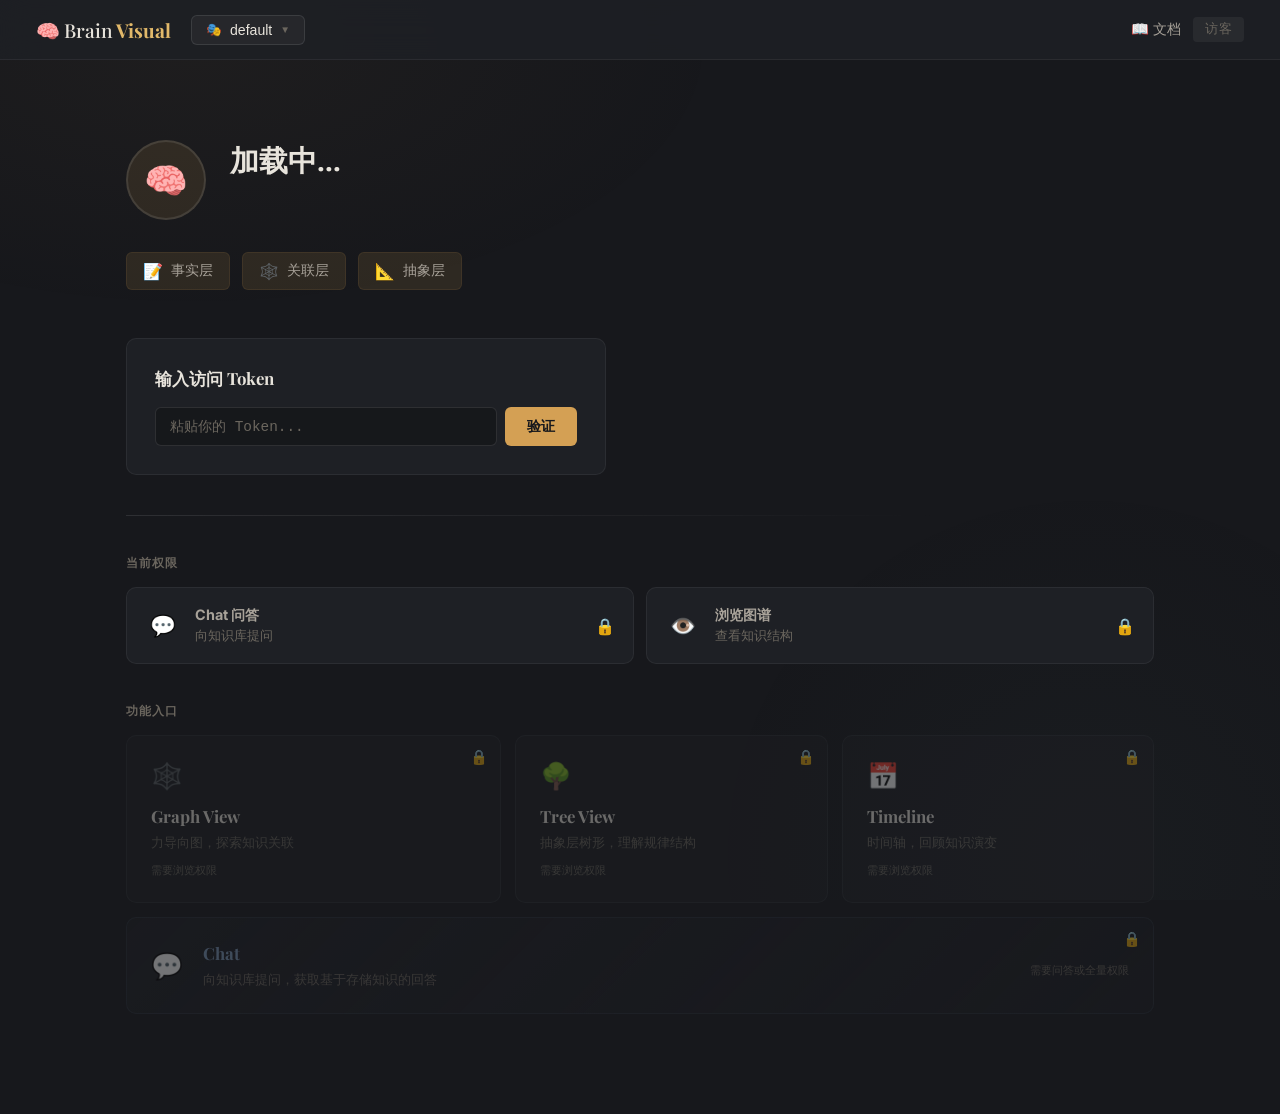
==== visual/static/index.html @ 1146196c "refactor: 首页重构 - Header角色切换 + 三合一管理弹窗 - Header: namespace 下拉切换器（切换/新建/删除角色） - Profile区: 新增 LLM 配置和 T" ====
<!DOCTYPE html>
<html lang="zh-CN">
<head>
    <link rel="icon" type="image/svg+xml" href="/favicon.svg">
    <meta charset="UTF-8">
    <meta name="viewport" content="width=device-width, initial-scale=1.0">
    <title>Cogmate Visual - 模拟世界</title>
    <link rel="preconnect" href="https://fonts.googleapis.com">
    <link rel="preconnect" href="https://fonts.gstatic.com" crossorigin>
    <link href="https://fonts.googleapis.com/css2?family=Playfair+Display:wght@500;700&family=Inter:wght@400;500;600&display=swap" rel="stylesheet">
    <style>
        * { box-sizing: border-box; margin: 0; padding: 0; }

        :root {
            --bg: #17181c;
            --bg-s: #1e2025;
            --bg-t: #26282e;
            --accent: #d4a054;
            --accent-s: #c48d3f;
            --accent-text: #e2b96a;
            --accent-muted: rgba(212, 160, 84, 0.12);
            --text-1: #e8e4dc;
            --text-2: #a8a299;
            --text-3: #6b665e;
            --border: rgba(255, 255, 255, 0.06);
            --border-m: rgba(255, 255, 255, 0.1);
            --teal: #6da89b;
            --blue: #7c99b8;
            --purple: #9d8bb8;
            --rose: #b8868a;
            --gold: #b8a66e;
        }

        body {
            font-family: 'Inter', -apple-system, BlinkMacSystemFont, 'PingFang SC', 'Noto Sans SC', sans-serif;
            background: var(--bg);
            color: var(--text-1);
            min-height: 100vh;
            overflow-x: hidden;
        }

        /* 背景氛围 */
        body::before {
            content: '';
            position: fixed;
            inset: 0;
            background:
                radial-gradient(ellipse 70% 50% at 15% 5%, rgba(212, 160, 84, 0.04) 0%, transparent 60%),
                radial-gradient(ellipse 50% 70% at 85% 95%, rgba(109, 168, 155, 0.03) 0%, transparent 60%);
            pointer-events: none;
        }

        /* Header - 极简 */
        .header {
            background: rgba(30, 32, 37, 0.85);
            backdrop-filter: blur(16px) saturate(1.2);
            border-bottom: 1px solid var(--border);
            padding: 14px 36px;
            display: flex;
            align-items: center;
            justify-content: space-between;
            position: sticky;
            top: 0;
            z-index: 100;
        }
        .logo {
            font-family: 'Playfair Display', Georgia, serif;
            font-size: 1.2em;
            font-weight: 700;
            color: var(--accent-text);
        }
        .logo span { color: var(--text-1); font-weight: 500; }

        /* Namespace Switcher */
        .ns-switcher {
            position: relative;
            margin-left: 20px;
            margin-right: auto;
        }
        .ns-switcher-btn {
            display: flex;
            align-items: center;
            gap: 8px;
            padding: 6px 14px;
            background: rgba(255,255,255,0.04);
            border: 1px solid var(--border-m);
            border-radius: 6px;
            color: var(--text-1);
            font-size: 0.88em;
            cursor: pointer;
            transition: all 0.2s;
        }
        .ns-switcher-btn:hover {
            background: rgba(255,255,255,0.07);
            border-color: var(--accent);
        }
        .ns-switcher-btn .ns-type-icon { font-size: 0.9em; }
        .ns-switcher-btn .ns-arrow {
            font-size: 0.7em;
            color: var(--text-3);
            transition: transform 0.2s;
        }
        .ns-switcher.open .ns-arrow { transform: rotate(180deg); }
        .ns-dropdown {
            display: none;
            position: absolute;
            top: calc(100% + 6px);
            left: 0;
            min-width: 220px;
            background: var(--bg-s);
            border: 1px solid var(--border-m);
            border-radius: 8px;
            box-shadow: 0 12px 40px rgba(0,0,0,0.4);
            z-index: 200;
            overflow: hidden;
        }
        .ns-switcher.open .ns-dropdown { display: block; }
        .ns-dropdown-item {
            display: flex;
            align-items: center;
            gap: 10px;
            padding: 10px 16px;
            cursor: pointer;
            transition: background 0.15s;
            font-size: 0.88em;
            color: var(--text-2);
        }
        .ns-dropdown-item:hover { background: rgba(255,255,255,0.05); color: var(--text-1); }
        .ns-dropdown-item.active { color: var(--accent-text); background: var(--accent-muted); }
        .ns-dropdown-item .ns-item-icon { width: 20px; text-align: center; }
        .ns-dropdown-item .ns-item-name { flex: 1; }
        .ns-dropdown-item .ns-item-delete {
            color: var(--text-3);
            font-size: 0.85em;
            padding: 2px 6px;
            border-radius: 3px;
            transition: all 0.15s;
        }
        .ns-dropdown-item .ns-item-delete:hover { color: var(--rose); background: rgba(184,134,138,0.12); }
        .ns-dropdown-divider { height: 1px; background: var(--border); margin: 4px 0; }
        .ns-dropdown-create {
            display: flex;
            align-items: center;
            gap: 8px;
            padding: 10px 16px;
            cursor: pointer;
            font-size: 0.85em;
            color: var(--accent-text);
            transition: background 0.15s;
        }
        .ns-dropdown-create:hover { background: var(--accent-muted); }

        .header-nav {
            display: flex;
            gap: 16px;
        }
        .header-link {
            color: var(--text-2);
            text-decoration: none;
            font-size: 0.9em;
            padding: 6px 12px;
            border-radius: 6px;
            transition: all 0.2s;
        }
        .header-link:hover {
            color: var(--text-1);
            background: rgba(255,255,255,0.05);
        }
        .auth-status {
            display: flex;
            align-items: center;
            gap: 12px;
        }
        .scope-badge {
            padding: 4px 12px;
            border-radius: 4px;
            font-size: 0.8em;
            font-weight: 500;
            letter-spacing: 0.02em;
        }
        .scope-badge.none { background: rgba(255,255,255,0.05); color: var(--text-3); }
        .scope-badge.qa_public { background: rgba(124,153,184,0.15); color: var(--blue); }
        .scope-badge.browse_public { background: rgba(157,139,184,0.15); color: var(--purple); }
        .scope-badge.full { background: rgba(109,168,155,0.15); color: var(--teal); }
        .expires-info {
            font-size: 0.78em;
            color: var(--text-3);
        }
        .logout-btn {
            background: rgba(184,134,138,0.12);
            color: var(--rose);
            border: 1px solid rgba(184,134,138,0.2);
            padding: 4px 12px;
            border-radius: 4px;
            cursor: pointer;
            font-size: 0.8em;
            transition: all 0.2s;
        }
        .logout-btn:hover { background: rgba(184,134,138,0.2); }

        /* Main */
        .main {
            max-width: 1100px;
            margin: 0 auto;
            padding: 0 36px 60px;
            position: relative;
            z-index: 1;
        }

        /* Profile Section */
        .profile-section {
            display: flex;
            align-items: flex-start;
            gap: 24px;
            margin-bottom: 32px;
        }
        .profile-avatar {
            width: 80px;
            height: 80px;
            border-radius: 50%;
            background: var(--accent-muted);
            border: 2px solid var(--border-m);
            display: flex;
            align-items: center;
            justify-content: center;
            font-size: 2.2em;
            flex-shrink: 0;
            overflow: hidden;
        }
        .profile-avatar img {
            width: 100%;
            height: 100%;
            object-fit: cover;
        }
        .profile-info { flex: 1; }
        .profile-name {
            font-family: 'Playfair Display', Georgia, serif;
            font-size: 1.8em;
            font-weight: 700;
            color: var(--text-1);
            margin-bottom: 4px;
        }
        .profile-title {
            font-size: 0.95em;
            color: var(--accent-text);
            margin-bottom: 8px;
        }
        .profile-bio {
            font-size: 0.9em;
            color: var(--text-2);
            line-height: 1.6;
        }

        /* Profile Quick Info */
        .profile-quick-info {
            display: flex;
            gap: 16px;
            margin-top: 10px;
            font-size: 0.82em;
            color: var(--text-3);
        }
        .profile-quick-info .qi-item {
            display: flex;
            align-items: center;
            gap: 5px;
            padding: 3px 10px;
            background: rgba(255,255,255,0.03);
            border-radius: 4px;
        }
        .profile-quick-info .qi-value {
            color: var(--text-2);
            font-weight: 500;
        }

        .profile-edit-btn {
            background: transparent;
            border: 1px solid var(--border-m);
            color: var(--text-3);
            padding: 6px 12px;
            border-radius: 4px;
            font-size: 0.78em;
            cursor: pointer;
            transition: all 0.2s;
            margin-top: 12px;
        }
        .profile-edit-btn:hover {
            border-color: var(--accent);
            color: var(--accent-text);
        }

        /* Modal */
        .modal-overlay {
            position: fixed;
            inset: 0;
            background: rgba(0,0,0,0.7);
            backdrop-filter: blur(4px);
            display: flex;
            align-items: center;
            justify-content: center;
            z-index: 1000;
            opacity: 0;
            visibility: hidden;
            transition: all 0.25s;
        }
        .modal-overlay.show {
            opacity: 1;
            visibility: visible;
        }
        .modal-content {
            background: var(--bg-s);
            border: 1px solid var(--border-m);
            border-radius: 14px;
            padding: 28px;
            width: 90%;
            max-width: 440px;
            transform: translateY(20px);
            transition: transform 0.25s;
        }
        .modal-overlay.show .modal-content {
            transform: translateY(0);
        }
        .modal-header {
            display: flex;
            justify-content: space-between;
            align-items: center;
            margin-bottom: 24px;
        }
        .modal-header h3 {
            font-family: 'Playfair Display', Georgia, serif;
            font-size: 1.2em;
            color: var(--text-1);
        }
        .modal-close {
            background: transparent;
            border: none;
            color: var(--text-3);
            font-size: 1.4em;
            cursor: pointer;
            padding: 4px;
        }
        .modal-close:hover { color: var(--text-1); }
        .form-group {
            margin-bottom: 18px;
        }
        .form-group label {
            display: block;
            font-size: 0.78em;
            color: var(--text-3);
            text-transform: uppercase;
            letter-spacing: 0.05em;
            margin-bottom: 6px;
        }
        .form-group input,
        .form-group textarea {
            width: 100%;
            background: var(--bg);
            border: 1px solid var(--border-m);
            border-radius: 6px;
            padding: 10px 14px;
            color: var(--text-1);
            font-size: 0.9em;
            font-family: inherit;
        }
        .form-group input:focus,
        .form-group textarea:focus {
            outline: none;
            border-color: var(--accent);
        }
        .form-group textarea {
            min-height: 80px;
            resize: vertical;
        }
        .modal-actions {
            display: flex;
            gap: 10px;
            justify-content: flex-end;
            margin-top: 24px;
        }
        .btn-cancel {
            background: transparent;
            border: 1px solid var(--border-m);
            color: var(--text-2);
            padding: 8px 18px;
            border-radius: 6px;
            cursor: pointer;
            font-size: 0.85em;
        }
        .btn-save {
            background: var(--accent);
            border: none;
            color: var(--bg);
            padding: 8px 18px;
            border-radius: 6px;
            cursor: pointer;
            font-size: 0.85em;
            font-weight: 500;
        }
        .btn-save:hover { background: var(--accent-s); }

        /* Manage Modal Tabs */
        .manage-tabs {
            display: flex;
            gap: 0;
            border-bottom: 1px solid var(--border);
            margin-bottom: 20px;
        }
        .manage-tab-btn {
            padding: 8px 18px;
            background: transparent;
            border: none;
            border-bottom: 2px solid transparent;
            color: var(--text-3);
            font-size: 0.88em;
            cursor: pointer;
            transition: all 0.2s;
        }
        .manage-tab-btn:hover { color: var(--text-2); }
        .manage-tab-btn.active {
            color: var(--accent-text);
            border-bottom-color: var(--accent);
        }
        .manage-tab-content { display: none; }
        .manage-tab-content.active { display: block; }

        /* Hero - 非对称布局 */
        .welcome-section {
            padding: 80px 0 48px;
            max-width: 640px;
        }
        .welcome-title {
            font-family: 'Playfair Display', Georgia, serif;
            font-size: 2.8em;
            font-weight: 700;
            color: var(--text-1);
            line-height: 1.15;
            margin-bottom: 20px;
            letter-spacing: -0.02em;
        }
        .welcome-title em {
            font-style: normal;
            color: var(--accent-text);
        }
        .welcome-desc {
            font-size: 1.05em;
            color: var(--text-2);
            line-height: 1.7;
            margin-bottom: 36px;
        }

        /* 三层架构标签 */
        .features-list {
            display: flex;
            gap: 12px;
            flex-wrap: wrap;
        }
        .feature-item {
            display: flex;
            align-items: center;
            gap: 8px;
            padding: 8px 16px;
            background: var(--accent-muted);
            border: 1px solid rgba(212,160,84,0.1);
            border-radius: 6px;
            transition: all 0.25s;
        }
        .feature-item:hover {
            border-color: rgba(212,160,84,0.25);
            transform: translateY(-1px);
        }
        .feature-item .icon { font-size: 1em; }
        .feature-item .text {
            color: var(--text-2);
            font-size: 0.85em;
            font-weight: 500;
        }

        /* 分隔线 */
        .divider {
            height: 1px;
            background: linear-gradient(90deg, var(--border-m), transparent 80%);
            margin: 40px 0;
        }

        /* Token Input */
        .token-section {
            background: var(--bg-s);
            border: 1px solid var(--border);
            border-radius: 10px;
            padding: 28px;
            max-width: 480px;
            margin-bottom: 40px;
        }
        .token-section h3 {
            font-family: 'Playfair Display', Georgia, serif;
            color: var(--text-1);
            font-size: 1.05em;
            margin-bottom: 16px;
            font-weight: 700;
        }
        .token-input-group {
            display: flex;
            gap: 8px;
        }
        .token-input {
            flex: 1;
            background: rgba(0,0,0,0.25);
            border: 1px solid var(--border-m);
            border-radius: 6px;
            padding: 10px 14px;
            color: var(--text-1);
            font-size: 0.9em;
            font-family: 'JetBrains Mono', monospace;
            transition: border-color 0.2s;
        }
        .token-input:focus {
            outline: none;
            border-color: var(--accent);
        }
        .token-input::placeholder { color: var(--text-3); }
        .token-btn {
            background: var(--accent);
            color: var(--bg);
            border: none;
            border-radius: 6px;
            padding: 10px 22px;
            font-size: 0.9em;
            font-weight: 600;
            cursor: pointer;
            transition: all 0.2s;
        }
        .token-btn:hover {
            background: var(--accent-s);
            transform: translateY(-1px);
            box-shadow: 0 4px 16px rgba(212,160,84,0.2);
        }
        .token-btn:disabled {
            background: var(--bg-t);
            color: var(--text-3);
            cursor: not-allowed;
            transform: none;
            box-shadow: none;
        }
        .token-error {
            color: var(--rose);
            font-size: 0.85em;
            margin-top: 12px;
            display: none;
        }
        .token-error.show { display: block; }

        /* 权限面板 */
        .section-label {
            font-size: 0.72em;
            font-weight: 600;
            color: var(--text-3);
            text-transform: uppercase;
            letter-spacing: 0.08em;
            margin-bottom: 16px;
        }
        .permission-grid {
            display: grid;
            grid-template-columns: repeat(2, 1fr);
            gap: 12px;
            margin-bottom: 40px;
        }
        .permission-item {
            background: var(--bg-s);
            border: 1px solid var(--border);
            border-radius: 10px;
            padding: 18px;
            display: flex;
            align-items: center;
            gap: 14px;
            transition: all 0.25s;
        }
        .permission-item.unlocked {
            border-color: rgba(109,168,155,0.25);
            background: rgba(109,168,155,0.04);
        }
        .permission-icon { font-size: 1.3em; width: 36px; text-align: center; flex-shrink: 0; }
        .permission-info h4 { color: var(--text-2); font-size: 0.9em; margin-bottom: 3px; }
        .permission-info p { color: var(--text-3); font-size: 0.8em; }
        .permission-item.unlocked .permission-info h4 { color: var(--teal); }
        .permission-status { margin-left: auto; font-size: 1em; }

        /* 功能入口 - 不对称网格 */
        .view-cards {
            display: grid;
            grid-template-columns: 1.2fr 1fr 1fr;
            gap: 14px;
            margin-bottom: 40px;
        }
        .view-card {
            background: var(--bg-s);
            border: 1px solid var(--border);
            border-radius: 10px;
            padding: 24px;
            text-decoration: none;
            color: inherit;
            transition: all 0.3s cubic-bezier(0.16, 1, 0.3, 1);
            display: flex;
            flex-direction: column;
            position: relative;
            overflow: hidden;
        }
        .view-card::before {
            content: '';
            position: absolute;
            inset: 0;
            background: linear-gradient(135deg, rgba(212,160,84,0.04) 0%, transparent 50%);
            opacity: 0;
            transition: opacity 0.3s;
        }
        .view-card:not(.locked):hover::before { opacity: 1; }
        .view-card.locked {
            opacity: 0.4;
            pointer-events: none;
        }
        .view-card:not(.locked):hover {
            border-color: var(--border-m);
            transform: translateY(-3px);
            box-shadow: 0 8px 30px rgba(0,0,0,0.2);
        }
        .view-card .icon {
            font-size: 1.6em;
            margin-bottom: 14px;
        }
        .view-card h3 {
            font-family: 'Playfair Display', Georgia, serif;
            color: var(--text-1);
            font-size: 1.05em;
            font-weight: 700;
            margin-bottom: 6px;
        }
        .view-card p {
            color: var(--text-3);
            font-size: 0.82em;
            line-height: 1.5;
            flex: 1;
        }
        .view-card .lock-badge {
            position: absolute;
            top: 12px;
            right: 12px;
            font-size: 0.9em;
        }
        .view-card .scope-required {
            font-size: 0.7em;
            color: var(--text-3);
            margin-top: 10px;
        }

        /* Chat Card - 跨列 */
        .chat-card {
            grid-column: span 3;
            flex-direction: row;
            align-items: center;
            gap: 20px;
            background: linear-gradient(135deg, var(--bg-s) 0%, rgba(124,153,184,0.04) 100%);
            border-color: rgba(124,153,184,0.12);
        }
        .chat-card:not(.locked):hover {
            border-color: rgba(124,153,184,0.3);
        }
        .chat-card .icon { margin-bottom: 0; }
        .chat-card .card-text { flex: 1; }
        .chat-card h3 { color: var(--blue); }
        .qa-stats {
            display: flex;
            gap: 16px;
            font-size: 0.8em;
            color: var(--text-3);
        }
        .qa-stats span { color: var(--blue); font-weight: 500; }

        /* Dashboard */
        .dashboard-content { display: none; }
        .dashboard-content.show { display: block; }

        .stats-grid {
            display: grid;
            grid-template-columns: repeat(4, 1fr);
            gap: 14px;
            margin-bottom: 40px;
        }
        .stat-card {
            background: var(--bg-s);
            border: 1px solid var(--border);
            border-radius: 10px;
            padding: 20px;
            position: relative;
            overflow: hidden;
        }
        .stat-card::after {
            content: '';
            position: absolute;
            bottom: 0;
            left: 0;
            right: 0;
            height: 2px;
            background: linear-gradient(90deg, var(--accent), transparent);
            opacity: 0.3;
        }
        .stat-card h4 {
            color: var(--text-3);
            font-size: 0.72em;
            text-transform: uppercase;
            letter-spacing: 0.06em;
            margin-bottom: 8px;
        }
        .stat-card .value {
            font-family: 'Playfair Display', Georgia, serif;
            font-size: 2em;
            font-weight: 700;
            color: var(--accent-text);
        }

        /* Loading */
        .loading { text-align: center; padding: 20px; color: var(--text-3); }
        .spinner {
            width: 28px; height: 28px;
            border: 2px solid var(--border-m);
            border-top-color: var(--accent);
            border-radius: 50%;
            animation: spin 0.8s linear infinite;
            margin: 0 auto 10px;
        }
        @keyframes spin { to { transform: rotate(360deg); } }

        /* Token 管理 */
        .token-management { display: none; margin-top: 20px; }
        .token-management.show { display: block; }

        .token-create-form {
            background: var(--bg-s);
            border: 1px solid var(--border);
            border-radius: 10px;
            padding: 20px;
            margin-bottom: 16px;
        }
        .form-row {
            display: flex;
            gap: 12px;
            margin-bottom: 14px;
            flex-wrap: wrap;
        }
        .form-group {
            flex: 1;
            min-width: 140px;
        }
        .form-group label {
            display: block;
            color: var(--text-3);
            font-size: 0.72em;
            font-weight: 600;
            text-transform: uppercase;
            letter-spacing: 0.06em;
            margin-bottom: 6px;
        }
        .form-group select, .form-group input {
            width: 100%;
            padding: 8px 12px;
            border: 1px solid var(--border-m);
            border-radius: 6px;
            background: rgba(0,0,0,0.25);
            color: var(--text-1);
            font-size: 0.85em;
        }
        .form-group select:focus, .form-group input:focus {
            outline: none;
            border-color: var(--accent);
        }
        .create-btn {
            background: var(--accent);
            color: var(--bg);
            border: none;
            padding: 8px 22px;
            border-radius: 6px;
            font-weight: 600;
            font-size: 0.85em;
            cursor: pointer;
            transition: all 0.2s;
        }
        .create-btn:hover {
            background: var(--accent-s);
            transform: translateY(-1px);
        }

        .token-list {
            display: flex;
            flex-direction: column;
            gap: 10px;
        }
        .token-item {
            background: var(--bg-s);
            border: 1px solid var(--border);
            border-radius: 10px;
            padding: 14px 18px;
            display: flex;
            align-items: center;
            gap: 14px;
        }
        .token-item.full { border-left: 2px solid var(--teal); }
        .token-item.qa_public { border-left: 2px solid var(--blue); }
        .token-item.browse_public { border-left: 2px solid var(--purple); }

        .token-info { flex: 1; }
        .token-info .token-id {
            font-family: 'JetBrains Mono', monospace;
            color: var(--accent-text);
            font-size: 0.85em;
        }
        .token-info .token-meta { font-size: 0.78em; color: var(--text-3); margin-top: 3px; }
        .token-info .token-note { font-size: 0.82em; color: var(--text-2); margin-top: 3px; }
        .token-actions { display: flex; gap: 6px; }
        .token-actions button {
            padding: 5px 10px;
            border-radius: 4px;
            border: 1px solid var(--border);
            background: transparent;
            color: var(--text-2);
            cursor: pointer;
            font-size: 0.78em;
            transition: all 0.2s;
        }
        .token-actions button:hover {
            background: var(--bg-t);
            color: var(--text-1);
        }
        .token-actions .revoke-btn:hover {
            background: rgba(184,134,138,0.12);
            border-color: rgba(184,134,138,0.3);
            color: var(--rose);
        }

        /* Token URL Modal */
        .token-url-display {
            display: none;
            position: fixed;
            inset: 0;
            background: rgba(0,0,0,0.75);
            backdrop-filter: blur(4px);
            z-index: 1000;
            align-items: center;
            justify-content: center;
        }
        .token-url-display.show { display: flex; }
        .token-url-box {
            background: var(--bg-s);
            border: 1px solid var(--border-m);
            border-radius: 10px;
            padding: 24px;
            max-width: 560px;
            width: 90%;
            box-shadow: 0 20px 60px rgba(0,0,0,0.4);
        }
        .token-url-box h4 {
            font-family: 'Playfair Display', Georgia, serif;
            color: var(--text-1);
            margin-bottom: 14px;
            font-weight: 700;
        }
        .token-url-box input {
            width: 100%;
            padding: 10px 14px;
            border: 1px solid var(--border-m);
            border-radius: 6px;
            background: rgba(0,0,0,0.3);
            color: var(--accent-text);
            font-family: 'JetBrains Mono', monospace;
            font-size: 0.85em;
            margin-bottom: 12px;
        }
        .token-url-box input:focus { outline: none; border-color: var(--accent); }
        .token-url-box p { color: var(--text-3); font-size: 0.82em; margin-bottom: 14px; }
        .token-url-box button {
            background: var(--bg-t);
            color: var(--text-1);
            border: 1px solid var(--border);
            padding: 8px 18px;
            border-radius: 6px;
            cursor: pointer;
            font-size: 0.85em;
        }
        .token-url-box button:hover { background: rgba(255,255,255,0.06); }

        /* Manage modal token list */
        .manage-token-list {
            display: flex;
            flex-direction: column;
            gap: 8px;
            max-height: 300px;
            overflow-y: auto;
        }
        .manage-token-item {
            display: flex;
            align-items: center;
            gap: 10px;
            padding: 10px 14px;
            background: var(--bg);
            border: 1px solid var(--border);
            border-radius: 6px;
            font-size: 0.85em;
        }
        .manage-token-item .mt-scope {
            padding: 2px 8px;
            border-radius: 4px;
            font-size: 0.75em;
            font-weight: 600;
            text-transform: uppercase;
        }
        .manage-token-item .mt-scope.full { background: rgba(109,168,155,0.15); color: var(--teal); }
        .manage-token-item .mt-scope.qa_public { background: rgba(124,153,184,0.15); color: var(--blue); }
        .manage-token-item .mt-scope.browse_public { background: rgba(157,139,184,0.15); color: var(--purple); }
        .manage-token-item .mt-info { flex: 1; color: var(--text-2); }
        .manage-token-item .mt-status { font-size: 0.8em; color: var(--text-3); }

        /* Profile btn (used in LLM presets) */
        .profile-btn {
            padding: 6px 12px;
            border: 1px solid var(--border-m);
            border-radius: 5px;
            background: transparent;
            color: var(--text-2);
            font-size: 0.8em;
            cursor: pointer;
            transition: all 0.2s;
        }
        .profile-btn:hover {
            border-color: var(--accent);
            color: var(--accent);
        }

        /* 入场动画 */
        @keyframes fade-up {
            from { opacity: 0; transform: translateY(16px); }
            to { opacity: 1; transform: translateY(0); }
        }
        .animate-in {
            animation: fade-up 0.6s cubic-bezier(0.16, 1, 0.3, 1) both;
        }
        .delay-1 { animation-delay: 0.08s; }
        .delay-2 { animation-delay: 0.16s; }
        .delay-3 { animation-delay: 0.24s; }
        .delay-4 { animation-delay: 0.32s; }

        /* 响应式 */
        @media (max-width: 768px) {
            .main { padding: 0 20px 40px; }
            .welcome-title { font-size: 2em; }
            .view-cards { grid-template-columns: 1fr; }
            .chat-card { grid-column: span 1; flex-direction: column; }
            .chat-card .card-text { width: 100%; }
            .permission-grid { grid-template-columns: 1fr; }
            .stats-grid { grid-template-columns: repeat(2, 1fr); }
            .features-list { flex-direction: column; }
            .form-row { flex-direction: column; }
            .ns-switcher-btn .ns-name { max-width: 100px; overflow: hidden; text-overflow: ellipsis; }
        }
    </style>
</head>
<body>
    <div class="header">
        <div class="logo">🧠 <span>Brain</span> Visual</div>

        <!-- Namespace Switcher -->
        <div class="ns-switcher" id="nsSwitcher">
            <button class="ns-switcher-btn" onclick="toggleNsDropdown()">
                <span class="ns-type-icon" id="nsTypeIcon">🎭</span>
                <span class="ns-name" id="nsCurrentName">加载中...</span>
                <span class="ns-arrow">▼</span>
            </button>
            <div class="ns-dropdown" id="nsDropdown">
                <div id="nsDropdownList">
                    <div class="loading" style="padding:12px;font-size:0.85em;">加载中...</div>
                </div>
                <div class="ns-dropdown-divider"></div>
                <div class="ns-dropdown-create" onclick="promptCreateProfile()">
                    <span>＋</span> <span>新建角色</span>
                </div>
            </div>
        </div>

        <div class="header-nav">
            <a href="/guide" class="header-link">📖 文档</a>
        </div>
        <div class="auth-status" id="authStatus">
            <span class="scope-badge none" id="scopeBadge">访客</span>
        </div>
    </div>

    <div class="main">
        <!-- Hero -->
        <div class="welcome-section animate-in" id="welcomeSection">
            <!-- Profile -->
            <div class="profile-section" id="profileSection">
                <div class="profile-avatar" id="profileAvatar">🧠</div>
                <div class="profile-info">
                    <div class="profile-name" id="profileName">加载中...</div>
                    <div class="profile-title" id="profileTitle"></div>
                    <div class="profile-bio" id="profileBio"></div>
                    <div class="profile-quick-info" id="profileQuickInfo" style="display:none">
                        <div class="qi-item">🤖 <span class="qi-value" id="qiLlmModel">-</span></div>
                        <div class="qi-item">🎫 <span class="qi-value" id="qiTokenCount">-</span> tokens</div>
                    </div>
                    <button class="profile-edit-btn" id="profileManageBtn" style="display:none" onclick="openManageModal()">⚙ 管理</button>
                </div>
            </div>

            <div class="features-list" id="featuresList">
                <div class="feature-item">
                    <div class="icon">📝</div>
                    <div class="text">事实层</div>
                </div>
                <div class="feature-item">
                    <div class="icon">🕸️</div>
                    <div class="text">关联层</div>
                </div>
                <div class="feature-item">
                    <div class="icon">📐</div>
                    <div class="text">抽象层</div>
                </div>
            </div>
        </div>

        <!-- Management Modal (Profile + LLM + Tokens) -->
        <div class="modal-overlay" id="manageModal">
            <div class="modal-content" style="max-width:520px;">
                <div class="modal-header">
                    <h3>⚙ 管理</h3>
                    <button class="modal-close" onclick="closeManageModal()">×</button>
                </div>
                <div class="manage-tabs">
                    <button class="manage-tab-btn active" onclick="switchManageTab(this,'manageProfileTab')">个人资料</button>
                    <button class="manage-tab-btn" onclick="switchManageTab(this,'manageLlmTab')">🤖 LLM</button>
                    <button class="manage-tab-btn" onclick="switchManageTab(this,'manageTokensTab')">🎫 Tokens</button>
                </div>
                <!-- Profile Tab -->
                <div class="manage-tab-content active" id="manageProfileTab">
                    <div class="form-group">
                        <label>名称</label>
                        <input type="text" id="manageName" placeholder="你的名字">
                    </div>
                    <div class="form-group">
                        <label>头衔</label>
                        <input type="text" id="manageTitle" placeholder="一句话介绍">
                    </div>
                    <div class="form-group">
                        <label>简介</label>
                        <textarea id="manageBio" placeholder="详细介绍..."></textarea>
                    </div>
                    <div class="form-group">
                        <label>头像 URL（留空使用默认）</label>
                        <input type="text" id="manageAvatar" placeholder="https://...">
                    </div>
                    <div class="modal-actions">
                        <button class="btn-cancel" onclick="closeManageModal()">取消</button>
                        <button class="btn-save" onclick="saveProfile()">保存</button>
                    </div>
                </div>
                <!-- LLM Tab -->
                <div class="manage-tab-content" id="manageLlmTab">
                    <p style="color: var(--text-2); font-size: 0.85em; margin-bottom: 16px;">
                        为角色 <strong id="manageLlmNs"></strong> 配置独立的 LLM
                    </p>
                    <div class="form-group">
                        <label>选择模型</label>
                        <div style="display:flex;flex-wrap:wrap;gap:8px;margin-bottom:12px;" id="manageLlmPresets">
                            <button type="button" class="profile-btn" style="font-size:0.85em;" data-base="https://ark.cn-beijing.volces.com/api/v3" data-model="doubao-seed-2-0-lite-260215" onclick="selectManageLLM(this)">🌋 豆包 Seed Lite</button>
                            <button type="button" class="profile-btn" style="font-size:0.85em;" data-base="https://ark.cn-beijing.volces.com/api/v3" data-model="doubao-1-5-pro-32k-250115" onclick="selectManageLLM(this)">🌋 豆包 1.5 Pro</button>
                            <button type="button" class="profile-btn" style="font-size:0.85em;" data-base="custom" onclick="selectManageLLM(this)">⚙️ 自定义</button>
                        </div>
                    </div>
                    <div id="manageLlmCustomGroup" style="display:none;">
                        <div class="form-group">
                            <label>Base URL</label>
                            <input type="url" id="manageLlmBaseUrl" placeholder="https://api.openai.com/v1">
                        </div>
                        <div class="form-group">
                            <label>模型</label>
                            <input type="text" id="manageLlmModel" placeholder="gpt-4o">
                        </div>
                    </div>
                    <div id="manageLlmKeyGroup" style="display:none;">
                        <div class="form-group">
                            <label>API Key</label>
                            <input type="password" id="manageLlmApiKey" placeholder="输入 API Key...">
                            <div id="manageLlmKeyStatus" style="font-size:0.8em;color:var(--text-3);margin-top:4px;"></div>
                        </div>
                    </div>
                    <div class="modal-actions">
                        <button class="btn-cancel" onclick="clearManageLLM()">清除配置</button>
                        <button class="btn-save" onclick="saveManageLLM()">保存</button>
                    </div>
                </div>
                <!-- Tokens Tab -->
                <div class="manage-tab-content" id="manageTokensTab">
                    <div style="display:flex;gap:16px;margin-bottom:16px;">
                        <div style="text-align:center;padding:12px 18px;background:var(--bg);border-radius:8px;flex:1;">
                            <div style="font-size:0.72em;color:var(--text-3);text-transform:uppercase;margin-bottom:4px;">总计</div>
                            <div style="font-size:1.4em;font-weight:700;color:var(--accent-text);" id="manageTokenTotal">-</div>
                        </div>
                        <div style="text-align:center;padding:12px 18px;background:var(--bg);border-radius:8px;flex:1;">
                            <div style="font-size:0.72em;color:var(--text-3);text-transform:uppercase;margin-bottom:4px;">活跃</div>
                            <div style="font-size:1.4em;font-weight:700;color:var(--teal);" id="manageTokenActive">-</div>
                        </div>
                    </div>
                    <div class="manage-token-list" id="manageTokenList">
                        <div class="loading"><div class="spinner"></div>加载中...</div>
                    </div>
                </div>
            </div>
        </div>

        <!-- 发布到 CogNexus 弹窗 -->
        <div class="modal-overlay" id="publishModal">
            <div class="modal-content" style="max-width: 420px;">
                <div class="modal-header">
                    <h3>📤 发布到 CogNexus</h3>
                    <button class="modal-close" onclick="closePublishModal()">×</button>
                </div>
                <div class="form-group">
                    <label>角色</label>
                    <input type="text" id="publishNamespace" readonly style="background: var(--bg-secondary);">
                </div>
                <input type="hidden" id="publishCognexusUrl" value="https://wielding.ai">
                <div class="form-group">
                    <label>CogNexus 用户名</label>
                    <input type="text" id="publishUsername" placeholder="你的 CogNexus 用户名">
                </div>
                <div class="form-group">
                    <label>CogNexus 密码</label>
                    <input type="password" id="publishPassword" placeholder="密码">
                </div>
                <hr style="border: none; border-top: 1px solid var(--text-3); margin: 16px 0;">
                <div class="form-group">
                    <label>Token 配置</label>
                    <div style="display: grid; grid-template-columns: 1fr 1fr; gap: 12px;">
                        <div>
                            <label style="font-size: 0.8em;">创建数量</label>
                            <input type="number" id="publishTokenCount" value="10" min="1" max="100" style="width: 100%;">
                        </div>
                        <div>
                            <label style="font-size: 0.8em;">单价 (ATP)</label>
                            <input type="number" id="publishTokenPrice" value="5" min="1" style="width: 100%;">
                        </div>
                    </div>
                </div>
                <div class="form-group">
                    <label style="font-size: 0.8em;">类型</label>
                    <select id="publishTokenScope" style="width: 100%;">
                        <option value="qa_public">💬 问答服务 (20次问答)</option>
                        <option value="full">🔓 全量访问 (无限制)</option>
                    </select>
                </div>
                <div class="modal-actions">
                    <button class="btn-cancel" onclick="closePublishModal()">取消</button>
                    <button class="btn-save" id="publishBtn" onclick="doPublish()">发布</button>
                </div>
            </div>
        </div>

        <!-- Token Input -->
        <div class="token-section animate-in delay-1" id="tokenSection">
            <h3>输入访问 Token</h3>
            <div class="token-input-group">
                <input type="text" class="token-input" id="tokenInput"
                       placeholder="粘贴你的 Token..." autocomplete="off">
                <button class="token-btn" id="tokenBtn" onclick="verifyToken()">验证</button>
            </div>
            <div class="token-error" id="tokenError"></div>
        </div>

        <div class="divider"></div>

        <!-- 权限 -->
        <div class="animate-in delay-2">
            <div class="section-label">当前权限</div>
            <div class="permission-grid" id="permissionGrid">
                <div class="permission-item" id="permChat">
                    <div class="permission-icon">💬</div>
                    <div class="permission-info">
                        <h4>Chat 问答</h4>
                        <p>向知识库提问</p>
                    </div>
                    <div class="permission-status">🔒</div>
                </div>
                <div class="permission-item" id="permBrowse">
                    <div class="permission-icon">👁️</div>
                    <div class="permission-info">
                        <h4>浏览图谱</h4>
                        <p>查看知识结构</p>
                    </div>
                    <div class="permission-status">🔒</div>
                </div>
            </div>
        </div>

        <!-- 功能入口 -->
        <div class="animate-in delay-3">
            <div class="section-label">功能入口</div>
            <div class="view-cards">
                <a class="view-card locked" id="graphCard" href="javascript:void(0)">
                    <div class="lock-badge">🔒</div>
                    <div class="icon">🕸️</div>
                    <h3>Graph View</h3>
                    <p>力导向图，探索知识关联</p>
                    <div class="scope-required">需要浏览权限</div>
                </a>
                <a class="view-card locked" id="treeCard" href="javascript:void(0)">
                    <div class="lock-badge">🔒</div>
                    <div class="icon">🌳</div>
                    <h3>Tree View</h3>
                    <p>抽象层树形，理解规律结构</p>
                    <div class="scope-required">需要浏览权限</div>
                </a>
                <a class="view-card locked" id="timelineCard" href="javascript:void(0)">
                    <div class="lock-badge">🔒</div>
                    <div class="icon">📅</div>
                    <h3>Timeline</h3>
                    <p>时间轴，回顾知识演变</p>
                    <div class="scope-required">需要浏览权限</div>
                </a>
                <a class="view-card chat-card locked" id="chatCard" href="javascript:void(0)">
                    <div class="lock-badge">🔒</div>
                    <div class="icon">💬</div>
                    <div class="card-text">
                        <h3>Chat</h3>
                        <p>向知识库提问，获取基于存储知识的回答</p>
                        <div class="qa-stats" id="qaStats" style="display:none">
                            <div>剩余: <span id="qaRemaining">-</span></div>
                            <div>已用: <span id="qaUsed">-</span></div>
                        </div>
                    </div>
                    <div class="scope-required">需要问答或全量权限</div>
                </a>
            </div>
        </div>

        <!-- Dashboard -->
        <div class="dashboard-content animate-in delay-4" id="dashboardContent">
            <div class="section-label">知识库概览</div>
            <div class="stats-grid" id="statsGrid">
                <div class="stat-card">
                    <h4>知识节点</h4>
                    <div class="value" id="totalFacts">-</div>
                </div>
                <div class="stat-card">
                    <h4>关联边</h4>
                    <div class="value" id="totalEdges">-</div>
                </div>
                <div class="stat-card">
                    <h4>抽象规律</h4>
                    <div class="value" id="totalAbstracts">-</div>
                </div>
                <div class="stat-card">
                    <h4>数据范围</h4>
                    <div class="value" id="dataScope">-</div>
                </div>
            </div>
        </div>

        <!-- Token 管理 -->
        <div class="token-management" id="tokenManagement">
            <div class="section-label">Token 管理</div>
            <div class="token-create-form">
                <div class="form-row">
                    <div class="form-group">
                        <label>权限类型</label>
                        <select id="newTokenScope">
                            <option value="qa_public">💬 问答服务</option>
                            <option value="browse_public">👁️ 公开浏览</option>
                            <option value="full">🔓 全量访问</option>
                        </select>
                    </div>
                    <div class="form-group">
                        <label>有效期</label>
                        <select id="newTokenDuration">
                            <option value="1d">1 天</option>
                            <option value="7d" selected>7 天</option>
                            <option value="30d">30 天</option>
                            <option value="90d">90 天</option>
                        </select>
                    </div>
                    <div class="form-group">
                        <label>问答次数</label>
                        <input type="number" id="newTokenQaLimit" placeholder="默认20" min="0">
                    </div>
                    <div class="form-group">
                        <label>备注</label>
                        <input type="text" id="newTokenNote" placeholder="如：给朋友A">
                    </div>
                </div>
                <button class="create-btn" onclick="createToken()">创建 Token</button>
            </div>
            <div class="token-list" id="tokenList">
                <div class="loading"><div class="spinner"></div>加载中...</div>
            </div>
        </div>

        <!-- Token URL Modal -->
        <div class="token-url-display" id="tokenUrlDisplay" onclick="closeUrlDisplay(event)">
            <div class="token-url-box" onclick="event.stopPropagation()">
                <h4>分享链接</h4>
                <input type="text" id="tokenUrlInput" readonly onclick="this.select()">
                <p>点击上方链接全选后复制</p>
                <button onclick="closeUrlDisplay()">关闭</button>
            </div>
        </div>
    </div>

    <script>
        const API_BASE = window.location.origin;

        // Namespace 支持
        const currentNs = new URLSearchParams(window.location.search).get('ns') || 'default';
        const NAMESPACE = currentNs;

        // Update document title with namespace
        if (currentNs !== 'default') {
            document.title = `Cogmate Visual - ${currentNs}`;
        }

        function apiUrl(endpoint, params = {}) {
            const url = new URL(endpoint, API_BASE);
            if (NAMESPACE !== 'default') {
                url.searchParams.set('ns', NAMESPACE);
            }
            for (const [key, value] of Object.entries(params)) {
                url.searchParams.set(key, value);
            }
            return url.toString();
        }

        const TokenManager = {
            STORAGE_KEY: 'cogmate_tokens',

            _getAll() {
                const data = localStorage.getItem(this.STORAGE_KEY);
                return data ? JSON.parse(data) : {};
            },

            _saveAll(data) {
                localStorage.setItem(this.STORAGE_KEY, JSON.stringify(data));
            },

            get() {
                const all = this._getAll();
                return all[NAMESPACE]?.token || null;
            },

            getInfo() {
                const all = this._getAll();
                return all[NAMESPACE]?.info || null;
            },

            set(token, info) {
                const all = this._getAll();
                all[NAMESPACE] = { token, info, updatedAt: new Date().toISOString() };
                this._saveAll(all);
            },

            clear() {
                const all = this._getAll();
                delete all[NAMESPACE];
                this._saveAll(all);
            },

            getFor(ns) {
                const all = this._getAll();
                return all[ns]?.token || null;
            },

            listNamespaces() {
                return Object.keys(this._getAll());
            },

            getScope() { return this.getInfo()?.scope || 'none'; },
            canChat() { return ['full', 'qa_public'].includes(this.getScope()); },
            canBrowse() { return ['full', 'browse_public'].includes(this.getScope()); }
        };

        // ========== Namespace Switcher ==========

        function toggleNsDropdown() {
            const switcher = document.getElementById('nsSwitcher');
            switcher.classList.toggle('open');
        }

        // Close dropdown when clicking outside
        document.addEventListener('click', function(e) {
            const switcher = document.getElementById('nsSwitcher');
            if (!switcher.contains(e.target)) {
                switcher.classList.remove('open');
            }
        });

        async function loadNamespaces() {
            const token = TokenManager.get() || TokenManager.getFor('default');
            // Update current ns display
            document.getElementById('nsCurrentName').textContent = currentNs;

            if (!token) {
                document.getElementById('nsDropdownList').innerHTML = '<div style="padding:10px 16px;font-size:0.85em;color:var(--text-3);">登录后可切换角色</div>';
                return;
            }

            try {
                const res = await fetch(`${API_BASE}/api/profiles?token=${token}&ns=default`);
                if (!res.ok) throw new Error('Failed');
                const data = await res.json();
                const profiles = data.profiles || [];

                // Update current ns icon
                const currentProfile = profiles.find(p => p.namespace === currentNs);
                if (currentProfile) {
                    document.getElementById('nsTypeIcon').textContent = currentProfile.type === 'character' ? '🎭' : '👤';
                    document.getElementById('nsCurrentName').textContent = currentProfile.name || currentNs;
                }

                const listEl = document.getElementById('nsDropdownList');
                if (profiles.length === 0) {
                    listEl.innerHTML = '<div style="padding:10px 16px;font-size:0.85em;color:var(--text-3);">暂无角色</div>';
                    return;
                }

                listEl.innerHTML = profiles.map(p => {
                    const isActive = p.namespace === currentNs;
                    const icon = p.type === 'character' ? '🎭' : '👤';
                    const deleteBtn = p.namespace !== 'default'
                        ? `<span class="ns-item-delete" onclick="event.stopPropagation();deleteNsProfile('${p.namespace}')" title="删除">✕</span>`
                        : '';
                    return `<div class="ns-dropdown-item${isActive ? ' active' : ''}" onclick="switchNamespace('${p.namespace}')">
                        <span class="ns-item-icon">${icon}</span>
                        <span class="ns-item-name">${p.name || p.namespace}</span>
                        ${deleteBtn}
                    </div>`;
                }).join('');
            } catch (e) {
                console.error('Load namespaces error:', e);
                document.getElementById('nsDropdownList').innerHTML = '<div style="padding:10px 16px;font-size:0.85em;color:var(--text-3);">加载失败</div>';
            }
        }

        function switchNamespace(ns) {
            const token = TokenManager.getFor(ns) || TokenManager.get();
            const url = new URL(window.location.href);
            if (ns === 'default') {
                url.searchParams.delete('ns');
            } else {
                url.searchParams.set('ns', ns);
            }
            if (token) {
                url.searchParams.set('token', token);
            }
            window.location.href = url.toString();
        }

        async function deleteNsProfile(namespace) {
            if (!confirm(`确定删除角色 "${namespace}"？\n\n⚠️ 此操作不可恢复！`)) return;
            const deleteData = confirm('是否同时删除该角色的所有知识数据？\n\n选择"确定"将删除所有数据\n选择"取消"仅删除角色配置');
            const token = TokenManager.get() || TokenManager.getFor('default');
            try {
                const res = await fetch(`${API_BASE}/api/profiles/${namespace}?token=${token}&ns=default&delete_data=${deleteData}`, { method: 'DELETE' });
                const data = await res.json();
                if (data.success) {
                    if (namespace === currentNs) {
                        switchNamespace('default');
                    } else {
                        loadNamespaces();
                    }
                } else {
                    alert('删除失败: ' + (data.detail || '未知错误'));
                }
            } catch (e) { alert('删除失败，请重试'); }
        }

        function promptCreateProfile() {
            document.getElementById('nsSwitcher').classList.remove('open');
            const namespace = prompt('输入新角色 Namespace（英文标识，如 sage）：');
            if (!namespace) return;
            if (!/^[a-z][a-z0-9_-]*$/.test(namespace)) {
                alert('Namespace 必须以小写字母开头，只能包含小写字母、数字、下划线和连字符');
                return;
            }
            const name = prompt('显示名称：', namespace);
            if (name === null) return;
            doCreateProfile(namespace, name);
        }

        async function doCreateProfile(namespace, name) {
            const token = TokenManager.get() || TokenManager.getFor('default');
            if (!token) { alert('请先登录'); return; }
            try {
                const res = await fetch(`${API_BASE}/api/profiles?token=${token}&ns=default`, {
                    method: 'POST',
                    headers: { 'Content-Type': 'application/json' },
                    body: JSON.stringify({ namespace, type: 'character', name: name || namespace })
                });
                const data = await res.json();
                if (data.success) {
                    alert(`角色 "${name || namespace}" 创建成功！`);
                    loadNamespaces();
                } else {
                    alert('创建失败: ' + (data.detail || '未知错误'));
                }
            } catch (e) { alert('创建失败，请重试'); }
        }

        // ========== Token Verify ==========

        async function verifyToken() {
            const input = document.getElementById('tokenInput');
            const btn = document.getElementById('tokenBtn');
            const error = document.getElementById('tokenError');
            const token = input.value.trim();
            if (!token) { showError('请输入 Token'); return; }

            btn.disabled = true;
            btn.textContent = '验证中...';
            error.classList.remove('show');

            try {
                const res = await fetch(`${API_BASE}/api/auth/check?token=${encodeURIComponent(token)}`);
                const data = await res.json();
                if (data.valid) {
                    TokenManager.set(token, data);
                    updateUI(data);
                    if (location.search.includes('token=')) {
                        const newUrl = new URL(window.location.href);
                        newUrl.searchParams.delete('token');
                        history.replaceState({}, '', newUrl.pathname + newUrl.search);
                    }
                } else {
                    const msgs = { 'token_expired': 'Token 已过期', 'token_revoked': 'Token 已被撤销', 'token_not_found': 'Token 无效' };
                    showError(msgs[data.error] || 'Token 验证失败');
                }
            } catch (e) { showError('网络错误，请重试'); }

            btn.disabled = false;
            btn.textContent = '验证';
        }

        function showError(msg) {
            const error = document.getElementById('tokenError');
            error.textContent = msg;
            error.classList.add('show');
        }

        function updateUI(authInfo) {
            const scope = authInfo.scope || 'none';
            const permissions = authInfo.permissions || {};
            const scopeBadge = document.getElementById('scopeBadge');
            const authStatus = document.getElementById('authStatus');
            const scopeLabels = { 'none': '访客', 'qa_public': '💬 问答服务', 'browse_public': '👁️ 公开浏览', 'full': '🔓 全量访问' };

            scopeBadge.textContent = scopeLabels[scope] || scope;
            scopeBadge.className = `scope-badge ${scope}`;

            if (authInfo.valid && authInfo.expires_at) {
                const expiresStr = new Date(authInfo.expires_at).toLocaleString('zh-CN', { month: 'short', day: 'numeric', hour: '2-digit', minute: '2-digit' });
                authStatus.innerHTML = `
                    <span class="scope-badge ${scope}">${scopeLabels[scope]}</span>
                    <span class="expires-info">有效期至 ${expiresStr}</span>
                    <button class="logout-btn" onclick="logout()">退出</button>
                `;
            }

            updatePermissionItem('permChat', permissions.chat);
            updatePermissionItem('permBrowse', permissions.browse);

            const token = TokenManager.get();

            const chatCard = document.getElementById('chatCard');
            if (permissions.chat) {
                chatCard.classList.remove('locked');
                chatCard.querySelector('.lock-badge').textContent = '✅';
                chatCard.href = `/chat.html?token=${token}${NAMESPACE !== 'default' ? '&ns=' + NAMESPACE : ''}`;
                const qaStats = authInfo.qa_stats;
                if (qaStats && !qaStats.unlimited) {
                    document.getElementById('qaStats').style.display = 'flex';
                    document.getElementById('qaRemaining').textContent = qaStats.remaining;
                    document.getElementById('qaUsed').textContent = qaStats.used;
                } else if (qaStats?.unlimited) {
                    document.getElementById('qaStats').style.display = 'flex';
                    document.getElementById('qaRemaining').textContent = '无限';
                    document.getElementById('qaUsed').textContent = qaStats.used;
                }
            }

            const viewUrls = { 'graphCard': '/graph', 'treeCard': '/tree', 'timelineCard': '/timeline' };
            const nsParam = NAMESPACE !== 'default' ? `&ns=${NAMESPACE}` : '';
            ['graphCard', 'treeCard', 'timelineCard'].forEach(id => {
                const card = document.getElementById(id);
                if (permissions.browse) {
                    card.classList.remove('locked');
                    card.querySelector('.lock-badge').textContent = '✅';
                    card.href = `${viewUrls[id]}?token=${token}${nsParam}`;
                }
            });

            if (permissions.browse) {
                document.getElementById('dashboardContent').classList.add('show');
                loadDashboardData(token, permissions.full_access);
            }
            if (permissions.full_access) {
                document.getElementById('tokenManagement').classList.add('show');
                document.getElementById('profileManageBtn').style.display = 'inline-block';
                loadTokenList();
                // Load namespace list for header switcher
                loadNamespaces();
                // Load quick info
                loadProfileQuickInfo();
            }
            if (authInfo.valid) document.getElementById('tokenSection').style.display = 'none';
        }

        function updatePermissionItem(id, unlocked) {
            const item = document.getElementById(id);
            const status = item.querySelector('.permission-status');
            if (unlocked) { item.classList.add('unlocked'); status.textContent = '✅'; }
            else { item.classList.remove('unlocked'); status.textContent = '🔒'; }
        }

        async function loadDashboardData(token, isFullAccess) {
            try {
                const [stats, tree] = await Promise.all([
                    fetch(apiUrl('/api/visual/stats', {token})).then(r => r.json()),
                    fetch(apiUrl('/api/visual/tree', {token})).then(r => r.json())
                ]);
                document.getElementById('totalFacts').textContent = stats.total_facts || 0;
                document.getElementById('totalEdges').textContent = stats.graph_edges || 0;
                document.getElementById('totalAbstracts').textContent = tree.abstracts?.length || 0;
                document.getElementById('dataScope').textContent = isFullAccess ? '全量' : '公开';
            } catch (e) { console.error('Failed to load dashboard:', e); }
        }

        function logout() { TokenManager.clear(); location.reload(); }

        // ========== Profile ==========

        async function loadProfile() {
            try {
                const res = await fetch(apiUrl('/api/public/profile'));
                const profile = await res.json();

                document.getElementById('profileName').textContent = profile.name || '未设置';
                document.getElementById('profileTitle').textContent = profile.title || '';
                document.getElementById('profileBio').textContent = profile.bio || '';

                const avatarEl = document.getElementById('profileAvatar');
                if (profile.avatar) {
                    avatarEl.innerHTML = `<img src="${profile.avatar}" alt="avatar" onerror="this.parentElement.innerHTML='🧠'">`;
                } else {
                    avatarEl.innerHTML = '🧠';
                }

                // Update ns switcher with profile name
                if (profile.name) {
                    document.getElementById('nsCurrentName').textContent = profile.name;
                }
                // Update title
                if (profile.name && currentNs !== 'default') {
                    document.title = `Cogmate Visual - ${profile.name}`;
                }
            } catch (e) {
                console.error('Failed to load profile:', e);
            }
        }

        async function loadProfileQuickInfo() {
            const token = TokenManager.get();
            if (!token) return;

            const infoEl = document.getElementById('profileQuickInfo');
            infoEl.style.display = 'flex';

            // Load LLM model info
            try {
                const res = await fetch(`${API_BASE}/api/profiles/${currentNs}/llm?token=${token}&ns=${currentNs === 'default' ? 'default' : 'default'}`);
                if (res.ok) {
                    const data = await res.json();
                    document.getElementById('qiLlmModel').textContent = data.model || '默认';
                }
            } catch (e) {
                document.getElementById('qiLlmModel').textContent = '默认';
            }

            // Load token count
            try {
                const res = await fetch(apiUrl('/api/tokens', {token}));
                if (res.ok) {
                    const data = await res.json();
                    const tokens = data.tokens || [];
                    document.getElementById('qiTokenCount').textContent = tokens.length;
                }
            } catch (e) {
                document.getElementById('qiTokenCount').textContent = '-';
            }
        }

        // ========== Management Modal ==========

        function openManageModal() {
            const modal = document.getElementById('manageModal');
            // Fill profile tab
            document.getElementById('manageName').value = document.getElementById('profileName').textContent || '';
            document.getElementById('manageTitle').value = document.getElementById('profileTitle').textContent || '';
            document.getElementById('manageBio').value = document.getElementById('profileBio').textContent || '';
            const avatarEl = document.getElementById('profileAvatar');
            const avatarImg = avatarEl.querySelector('img');
            document.getElementById('manageAvatar').value = avatarImg ? avatarImg.src : '';

            // Fill LLM tab ns label
            document.getElementById('manageLlmNs').textContent = currentNs;
            loadManageLLM();

            // Fill tokens tab
            loadManageTokens();

            // Reset to first tab
            switchManageTab(document.querySelector('.manage-tab-btn'), 'manageProfileTab');

            modal.classList.add('show');
        }

        function closeManageModal() {
            document.getElementById('manageModal').classList.remove('show');
        }

        function switchManageTab(btn, tabId) {
            document.querySelectorAll('.manage-tab-btn').forEach(b => b.classList.remove('active'));
            document.querySelectorAll('.manage-tab-content').forEach(t => t.classList.remove('active'));
            btn.classList.add('active');
            document.getElementById(tabId).classList.add('active');
        }

        async function saveProfile() {
            const token = TokenManager.get();
            if (!token) { alert('请先登录'); return; }

            const data = {
                name: document.getElementById('manageName').value.trim(),
                title: document.getElementById('manageTitle').value.trim(),
                bio: document.getElementById('manageBio').value.trim(),
                avatar: document.getElementById('manageAvatar').value.trim()
            };

            try {
                const res = await fetch(`${API_BASE}/api/profile?token=${token}`, {
                    method: 'PUT',
                    headers: { 'Content-Type': 'application/json' },
                    body: JSON.stringify(data)
                });
                const result = await res.json();
                if (result.success) {
                    closeManageModal();
                    loadProfile();
                    loadNamespaces();
                } else {
                    alert('保存失败: ' + (result.detail || '未知错误'));
                }
            } catch (e) {
                alert('保存失败，请重试');
            }
        }

        // ========== Manage LLM Tab ==========

        async function loadManageLLM() {
            // Reset state
            document.getElementById('manageLlmCustomGroup').style.display = 'none';
            document.getElementById('manageLlmKeyGroup').style.display = 'none';
            document.getElementById('manageLlmBaseUrl').value = '';
            document.getElementById('manageLlmModel').value = '';
            document.getElementById('manageLlmApiKey').value = '';
            document.getElementById('manageLlmKeyStatus').textContent = '';
            document.querySelectorAll('#manageLlmPresets .profile-btn').forEach(b => b.style.border = '');

            const token = TokenManager.get();
            if (!token) return;

            try {
                const res = await fetch(`${API_BASE}/api/profiles/${currentNs}/llm?token=${token}&ns=default`);
                if (res.ok) {
                    const data = await res.json();
                    if (data.base_url || data.model) {
                        let matched = false;
                        document.querySelectorAll('#manageLlmPresets .profile-btn[data-base]').forEach(btn => {
                            if (btn.dataset.base !== 'custom' && btn.dataset.base === data.base_url && btn.dataset.model === data.model) {
                                btn.style.border = '2px solid var(--accent)';
                                matched = true;
                            }
                        });
                        if (!matched && data.base_url) {
                            document.getElementById('manageLlmCustomGroup').style.display = 'block';
                            document.getElementById('manageLlmBaseUrl').value = data.base_url;
                            document.getElementById('manageLlmModel').value = data.model;
                            document.querySelectorAll('#manageLlmPresets .profile-btn').forEach(b => {
                                if (b.dataset.base === 'custom') b.style.border = '2px solid var(--accent)';
                            });
                        }
                        document.getElementById('manageLlmKeyGroup').style.display = 'block';
                        if (data.has_key) {
                            document.getElementById('manageLlmKeyStatus').textContent = '已配置 API Key（留空保持不变）';
                        }
                    }
                }
            } catch (e) {
                console.error('Load LLM config error:', e);
            }
        }

        function selectManageLLM(btn) {
            document.querySelectorAll('#manageLlmPresets .profile-btn').forEach(b => b.style.border = '');
            btn.style.border = '2px solid var(--accent)';

            if (btn.dataset.base === 'custom') {
                document.getElementById('manageLlmCustomGroup').style.display = 'block';
                document.getElementById('manageLlmBaseUrl').value = '';
                document.getElementById('manageLlmModel').value = '';
            } else {
                document.getElementById('manageLlmCustomGroup').style.display = 'none';
                document.getElementById('manageLlmBaseUrl').value = btn.dataset.base;
                document.getElementById('manageLlmModel').value = btn.dataset.model;
            }
            document.getElementById('manageLlmKeyGroup').style.display = 'block';
        }

        async function saveManageLLM() {
            const baseUrl = document.getElementById('manageLlmBaseUrl').value.trim();
            const model = document.getElementById('manageLlmModel').value.trim();
            const apiKey = document.getElementById('manageLlmApiKey').value.trim();

            if (!baseUrl || !model) {
                alert('请选择或填写模型配置');
                return;
            }

            const token = TokenManager.get();
            const body = { base_url: baseUrl, model: model };
            if (apiKey) body.api_key = apiKey;

            try {
                const res = await fetch(`${API_BASE}/api/profiles/${currentNs}/llm?token=${token}&ns=default`, {
                    method: 'PUT',
                    headers: { 'Content-Type': 'application/json' },
                    body: JSON.stringify(body)
                });
                const data = await res.json();
                if (data.success) {
                    alert('LLM 配置已保存');
                    closeManageModal();
                    loadProfileQuickInfo();
                } else {
                    alert('保存失败: ' + (data.detail || '未知错误'));
                }
            } catch (e) {
                alert('保存失败: ' + e.message);
            }
        }

        async function clearManageLLM() {
            if (!confirm('确定清除 LLM 配置？将回退到环境变量或 Gateway。')) return;
            const token = TokenManager.get();
            try {
                const res = await fetch(`${API_BASE}/api/profiles/${currentNs}/llm?token=${token}&ns=default`, {
                    method: 'PUT',
                    headers: { 'Content-Type': 'application/json' },
                    body: JSON.stringify({ clear: true })
                });
                const data = await res.json();
                if (data.success) {
                    alert('LLM 配置已清除');
                    closeManageModal();
                    loadProfileQuickInfo();
                }
            } catch (e) {
                alert('清除失败: ' + e.message);
            }
        }

        // ========== Manage Tokens Tab ==========

        async function loadManageTokens() {
            const token = TokenManager.get();
            if (!token) {
                document.getElementById('manageTokenList').innerHTML = '<div style="color:var(--text-3);text-align:center;padding:12px;">请先登录</div>';
                return;
            }

            try {
                const res = await fetch(apiUrl('/api/tokens', {token}));
                const data = await res.json();
                const tokens = data.tokens || [];

                document.getElementById('manageTokenTotal').textContent = tokens.length;
                const active = tokens.filter(t => !t.revoked && new Date(t.expires_at) > new Date()).length;
                document.getElementById('manageTokenActive').textContent = active;

                if (tokens.length === 0) {
                    document.getElementById('manageTokenList').innerHTML = '<div style="color:var(--text-3);text-align:center;padding:12px;">暂无 Token</div>';
                    return;
                }

                document.getElementById('manageTokenList').innerHTML = tokens.map(t => {
                    const expiresStr = new Date(t.expires_at).toLocaleString('zh-CN', { month: 'short', day: 'numeric', hour: '2-digit', minute: '2-digit' });
                    const isExpired = new Date(t.expires_at) < new Date();
                    const statusText = t.revoked ? '已撤销' : (isExpired ? '已过期' : `至 ${expiresStr}`);
                    const statusColor = (t.revoked || isExpired) ? 'var(--rose)' : 'var(--text-3)';
                    return `<div class="manage-token-item">
                        <span class="mt-scope ${t.scope}">${t.scope_label}</span>
                        <span class="mt-info">${t.token_short}${t.note ? ' · ' + t.note : ''}</span>
                        <span class="mt-status" style="color:${statusColor}">${statusText}</span>
                    </div>`;
                }).join('');
            } catch (e) {
                document.getElementById('manageTokenList').innerHTML = '<div style="color:var(--rose);text-align:center;padding:12px;">加载失败</div>';
            }
        }

        // Close manage modal on outside click
        document.getElementById('manageModal').addEventListener('click', function(e) {
            if (e.target === this) closeManageModal();
        });
        document.getElementById('publishModal').addEventListener('click', function(e) {
            if (e.target === this) closePublishModal();
        });

        // ========== 发布到 CogNexus ==========

        function openPublishModal(namespace, name) {
            document.getElementById('publishNamespace').value = `${name} (${namespace})`;
            document.getElementById('publishNamespace').dataset.ns = namespace;
            document.getElementById('publishModal').classList.add('show');
        }

        function closePublishModal() {
            document.getElementById('publishModal').classList.remove('show');
        }

        async function doPublish() {
            const namespace = document.getElementById('publishNamespace').dataset.ns;
            const cognexusUrl = document.getElementById('publishCognexusUrl').value.trim();
            const username = document.getElementById('publishUsername').value.trim();
            const password = document.getElementById('publishPassword').value;
            const tokenCount = parseInt(document.getElementById('publishTokenCount').value) || 10;
            const tokenPrice = parseInt(document.getElementById('publishTokenPrice').value) || 5;
            const tokenScope = document.getElementById('publishTokenScope').value;

            if (!username || !password) {
                alert('请输入 CogNexus 登录凭证');
                return;
            }

            const btn = document.getElementById('publishBtn');
            btn.disabled = true;
            btn.textContent = '发布中...';

            try {
                const res = await fetch(`${API_BASE}/api/hub/publish`, {
                    method: 'POST',
                    headers: { 'Content-Type': 'application/json' },
                    body: JSON.stringify({
                        namespace,
                        cognexus_url: cognexusUrl,
                        username,
                        password,
                        token_config: {
                            count: tokenCount,
                            scope: tokenScope,
                            duration: '30d',
                            unit_price: tokenPrice
                        }
                    })
                });

                const data = await res.json();

                if (data.success) {
                    alert(`✅ 发布成功！\n\nAgent ID: ${data.agent_id}\n创建了 ${data.tokens_created} 个 Token\n\n${data.created ? '新建' : '更新'}完成`);
                    closePublishModal();
                    if (confirm('是否打开 CogNexus 查看？')) {
                        window.open(data.agent_url, '_blank');
                    }
                } else {
                    alert('❌ 发布失败: ' + (data.error || '未知错误'));
                }
            } catch (e) {
                alert('❌ 网络错误: ' + e.message);
            } finally {
                btn.disabled = false;
                btn.textContent = '发布';
            }
        }

        // ========== Token Management ==========

        async function loadTokenList() {
            const token = TokenManager.get();
            try {
                const res = await fetch(apiUrl('/api/tokens', {token}));
                const data = await res.json();
                renderTokenList(data.tokens || []);
            } catch (e) { document.getElementById('tokenList').innerHTML = '<div style="color:var(--rose)">加载失败</div>'; }
        }

        function renderTokenList(tokens) {
            if (tokens.length === 0) {
                document.getElementById('tokenList').innerHTML = '<div style="color:var(--text-3);text-align:center;padding:20px">暂无 Token</div>';
                return;
            }
            document.getElementById('tokenList').innerHTML = tokens.map(t => {
                const expiresStr = new Date(t.expires_at).toLocaleString('zh-CN', { month: 'short', day: 'numeric', hour: '2-digit', minute: '2-digit' });
                const qaStr = t.qa_unlimited ? '无限' : `${t.qa_used}/${t.qa_limit}`;
                return `
                    <div class="token-item ${t.scope}">
                        <div class="token-info">
                            <div class="token-id">${t.token_short} <span style="color:var(--text-3)">${t.scope_label}</span></div>
                            <div class="token-meta">过期: ${expiresStr} · 访问: ${t.access_count}次 · 问答: ${qaStr}</div>
                            ${t.note ? `<div class="token-note">📝 ${t.note}</div>` : ''}
                        </div>
                        <div class="token-actions">
                            <button onclick="copyTokenUrl('${t.url}')">📋 复制链接</button>
                            <button class="revoke-btn" onclick="revokeToken('${t.token_short.replace('...', '')}')">撤销</button>
                        </div>
                    </div>
                `;
            }).join('');
        }

        async function createToken() {
            const token = TokenManager.get();
            const scope = document.getElementById('newTokenScope').value;
            const duration = document.getElementById('newTokenDuration').value;
            const qaLimitInput = document.getElementById('newTokenQaLimit').value;
            const note = document.getElementById('newTokenNote').value;
            const qaLimit = qaLimitInput ? parseInt(qaLimitInput) : null;
            try {
                const res = await fetch(apiUrl('/api/tokens', {token}), {
                    method: 'POST', headers: { 'Content-Type': 'application/json' },
                    body: JSON.stringify({ scope, duration, qa_limit: qaLimit, note })
                });
                const data = await res.json();
                if (data.success) {
                    document.getElementById('newTokenNote').value = '';
                    document.getElementById('newTokenQaLimit').value = '';
                    loadTokenList();
                    copyTokenUrl(data.url);
                } else { alert('创建失败: ' + (data.detail || '未知错误')); }
            } catch (e) { alert('创建失败，请重试'); }
        }

        async function revokeToken(tokenId) {
            if (!confirm('确定撤销此 Token？撤销后无法恢复。')) return;
            const token = TokenManager.get();
            try {
                const res = await fetch(apiUrl(`/api/tokens/${tokenId}`, {token}), { method: 'DELETE' });
                const data = await res.json();
                if (data.success) loadTokenList();
            } catch (e) { alert('撤销失败，请重试'); }
        }

        function copyTokenUrl(url) {
            const display = document.getElementById('tokenUrlDisplay');
            const input = document.getElementById('tokenUrlInput');
            input.value = url;
            display.classList.add('show');
            setTimeout(() => { input.select(); input.setSelectionRange(0, 99999); }, 100);
        }

        function closeUrlDisplay(event) {
            if (event && event.target !== event.currentTarget) return;
            document.getElementById('tokenUrlDisplay').classList.remove('show');
        }

        // ========== Init ==========

        async function init() {
            console.log('[DEBUG] NAMESPACE:', NAMESPACE, 'URL:', window.location.href);

            await loadProfile();

            // Try loading namespace list even before auth (will show login prompt)
            loadNamespaces();

            const urlToken = new URLSearchParams(window.location.search).get('token');
            if (urlToken) { document.getElementById('tokenInput').value = urlToken; await verifyToken(); return; }
            const savedToken = TokenManager.get();
            if (savedToken) {
                try {
                    const res = await fetch(`${API_BASE}/api/auth/check?token=${encodeURIComponent(savedToken)}`);
                    const data = await res.json();
                    if (data.valid) { TokenManager.set(savedToken, data); updateUI(data); }
                    else { TokenManager.clear(); }
                } catch (e) { console.error('Token validation failed:', e); }
            }
        }

        document.getElementById('tokenInput').addEventListener('keypress', (e) => { if (e.key === 'Enter') verifyToken(); });

        init();
    </script>
</body>
</html>
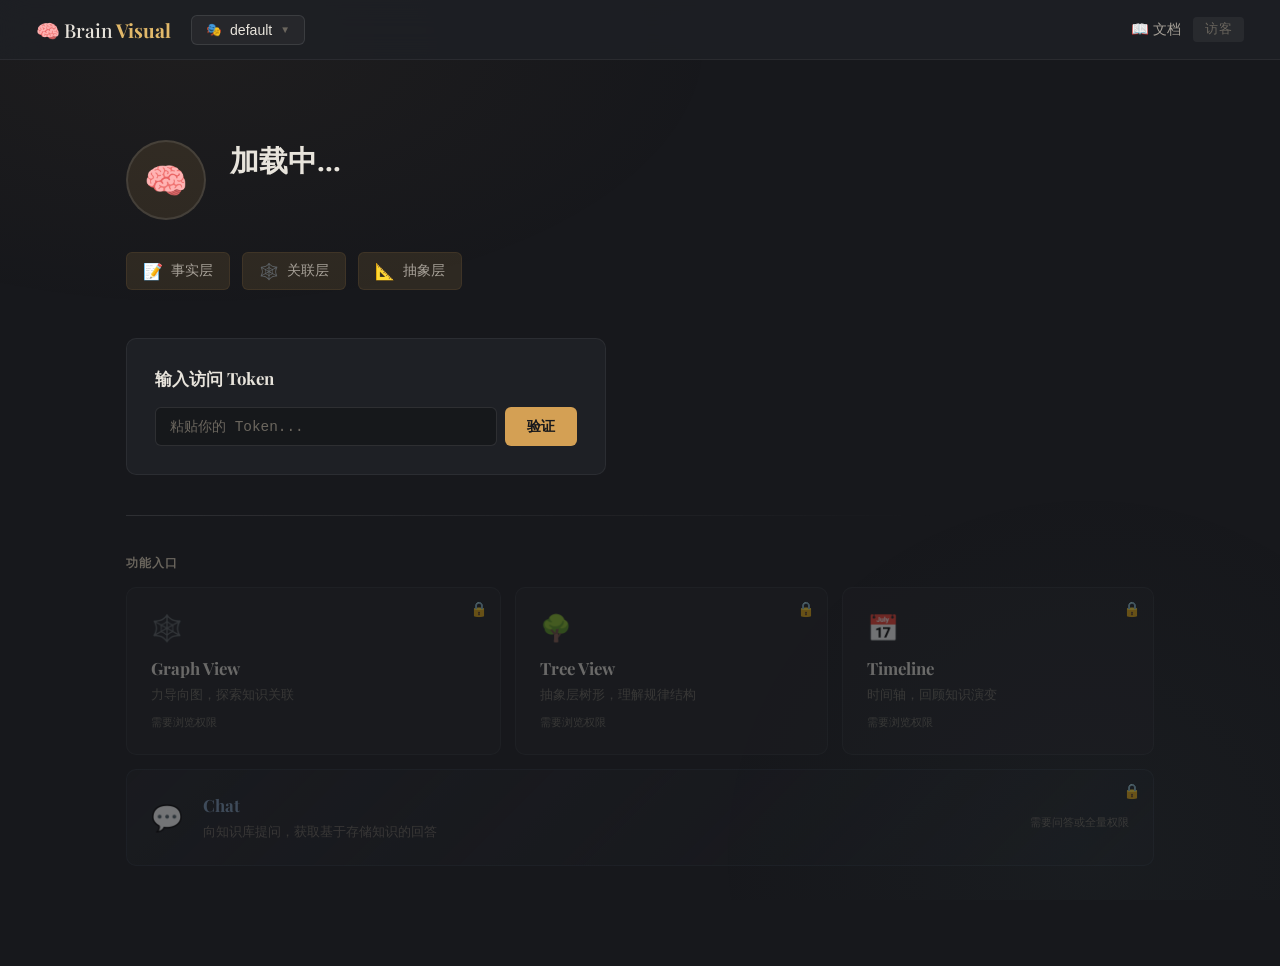
==== commit d096109f: "cleanup: 首页精简 - Token管理入弹窗 + 权限提示优化 + 角色切换全开放 - 删除底部 Token 管理区域，整合到管理弹窗 Token Tab - 管理弹窗加宽 720px - 删" ====
--- a/visual/static/index.html
+++ b/visual/static/index.html
@@ -557,32 +557,6 @@
             letter-spacing: 0.08em;
             margin-bottom: 16px;
         }
-        .permission-grid {
-            display: grid;
-            grid-template-columns: repeat(2, 1fr);
-            gap: 12px;
-            margin-bottom: 40px;
-        }
-        .permission-item {
-            background: var(--bg-s);
-            border: 1px solid var(--border);
-            border-radius: 10px;
-            padding: 18px;
-            display: flex;
-            align-items: center;
-            gap: 14px;
-            transition: all 0.25s;
-        }
-        .permission-item.unlocked {
-            border-color: rgba(109,168,155,0.25);
-            background: rgba(109,168,155,0.04);
-        }
-        .permission-icon { font-size: 1.3em; width: 36px; text-align: center; flex-shrink: 0; }
-        .permission-info h4 { color: var(--text-2); font-size: 0.9em; margin-bottom: 3px; }
-        .permission-info p { color: var(--text-3); font-size: 0.8em; }
-        .permission-item.unlocked .permission-info h4 { color: var(--teal); }
-        .permission-status { margin-left: auto; font-size: 1em; }
-
         /* 功能入口 - 不对称网格 */
         .view-cards {
             display: grid;
@@ -727,17 +701,6 @@
         }
         @keyframes spin { to { transform: rotate(360deg); } }
 
-        /* Token 管理 */
-        .token-management { display: none; margin-top: 20px; }
-        .token-management.show { display: block; }
-
-        .token-create-form {
-            background: var(--bg-s);
-            border: 1px solid var(--border);
-            border-radius: 10px;
-            padding: 20px;
-            margin-bottom: 16px;
-        }
         .form-row {
             display: flex;
             gap: 12px;
@@ -786,53 +749,6 @@
             transform: translateY(-1px);
         }
 
-        .token-list {
-            display: flex;
-            flex-direction: column;
-            gap: 10px;
-        }
-        .token-item {
-            background: var(--bg-s);
-            border: 1px solid var(--border);
-            border-radius: 10px;
-            padding: 14px 18px;
-            display: flex;
-            align-items: center;
-            gap: 14px;
-        }
-        .token-item.full { border-left: 2px solid var(--teal); }
-        .token-item.qa_public { border-left: 2px solid var(--blue); }
-        .token-item.browse_public { border-left: 2px solid var(--purple); }
-
-        .token-info { flex: 1; }
-        .token-info .token-id {
-            font-family: 'JetBrains Mono', monospace;
-            color: var(--accent-text);
-            font-size: 0.85em;
-        }
-        .token-info .token-meta { font-size: 0.78em; color: var(--text-3); margin-top: 3px; }
-        .token-info .token-note { font-size: 0.82em; color: var(--text-2); margin-top: 3px; }
-        .token-actions { display: flex; gap: 6px; }
-        .token-actions button {
-            padding: 5px 10px;
-            border-radius: 4px;
-            border: 1px solid var(--border);
-            background: transparent;
-            color: var(--text-2);
-            cursor: pointer;
-            font-size: 0.78em;
-            transition: all 0.2s;
-        }
-        .token-actions button:hover {
-            background: var(--bg-t);
-            color: var(--text-1);
-        }
-        .token-actions .revoke-btn:hover {
-            background: rgba(184,134,138,0.12);
-            border-color: rgba(184,134,138,0.3);
-            color: var(--rose);
-        }
-
         /* Token URL Modal */
         .token-url-display {
             display: none;
@@ -913,7 +829,19 @@
         .manage-token-item .mt-scope.qa_public { background: rgba(124,153,184,0.15); color: var(--blue); }
         .manage-token-item .mt-scope.browse_public { background: rgba(157,139,184,0.15); color: var(--purple); }
         .manage-token-item .mt-info { flex: 1; color: var(--text-2); }
-        .manage-token-item .mt-status { font-size: 0.8em; color: var(--text-3); }
+        .manage-token-item .mt-status { font-size: 0.8em; }
+        .manage-token-item .mt-expires { font-size: 0.78em; color: var(--text-3); }
+        .manage-token-item .mt-copy {
+            padding: 3px 8px;
+            border-radius: 4px;
+            border: 1px solid var(--border);
+            background: transparent;
+            color: var(--text-2);
+            cursor: pointer;
+            font-size: 0.78em;
+            transition: all 0.2s;
+        }
+        .manage-token-item .mt-copy:hover { background: var(--bg-t); color: var(--text-1); }
 
         /* Profile btn (used in LLM presets) */
         .profile-btn {
@@ -951,7 +879,6 @@
             .view-cards { grid-template-columns: 1fr; }
             .chat-card { grid-column: span 1; flex-direction: column; }
             .chat-card .card-text { width: 100%; }
-            .permission-grid { grid-template-columns: 1fr; }
             .stats-grid { grid-template-columns: repeat(2, 1fr); }
             .features-list { flex-direction: column; }
             .form-row { flex-direction: column; }
@@ -975,7 +902,7 @@
                     <div class="loading" style="padding:12px;font-size:0.85em;">加载中...</div>
                 </div>
                 <div class="ns-dropdown-divider"></div>
-                <div class="ns-dropdown-create" onclick="promptCreateProfile()">
+                <div class="ns-dropdown-create" id="nsDropdownCreate" onclick="promptCreateProfile()">
                     <span>＋</span> <span>新建角色</span>
                 </div>
             </div>
@@ -1025,7 +952,7 @@
 
         <!-- Management Modal (Profile + LLM + Tokens) -->
         <div class="modal-overlay" id="manageModal">
-            <div class="modal-content" style="max-width:520px;">
+            <div class="modal-content" style="max-width:720px;">
                 <div class="modal-header">
                     <h3>⚙ 管理</h3>
                     <button class="modal-close" onclick="closeManageModal()">×</button>
@@ -1095,14 +1022,55 @@
                 </div>
                 <!-- Tokens Tab -->
                 <div class="manage-tab-content" id="manageTokensTab">
-                    <div style="display:flex;gap:16px;margin-bottom:16px;">
-                        <div style="text-align:center;padding:12px 18px;background:var(--bg);border-radius:8px;flex:1;">
+                    <div id="manageTokensAdminNotice" style="display:none;padding:10px 14px;background:rgba(212,160,84,0.08);border:1px solid rgba(212,160,84,0.2);border-radius:6px;margin-bottom:14px;font-size:0.82em;color:var(--accent-text);">需要全量访问权限才能创建和管理 Token</div>
+                    <div style="display:flex;gap:12px;margin-bottom:16px;flex-wrap:wrap;">
+                        <div style="text-align:center;padding:10px 16px;background:var(--bg);border-radius:8px;flex:1;min-width:70px;">
                             <div style="font-size:0.72em;color:var(--text-3);text-transform:uppercase;margin-bottom:4px;">总计</div>
                             <div style="font-size:1.4em;font-weight:700;color:var(--accent-text);" id="manageTokenTotal">-</div>
                         </div>
-                        <div style="text-align:center;padding:12px 18px;background:var(--bg);border-radius:8px;flex:1;">
+                        <div style="text-align:center;padding:10px 16px;background:var(--bg);border-radius:8px;flex:1;min-width:70px;">
                             <div style="font-size:0.72em;color:var(--text-3);text-transform:uppercase;margin-bottom:4px;">活跃</div>
                             <div style="font-size:1.4em;font-weight:700;color:var(--teal);" id="manageTokenActive">-</div>
+                        </div>
+                        <div style="text-align:center;padding:10px 16px;background:var(--bg);border-radius:8px;flex:1;min-width:70px;">
+                            <div style="font-size:0.72em;color:var(--text-3);text-transform:uppercase;margin-bottom:4px;">问答</div>
+                            <div style="font-size:1.4em;font-weight:700;color:var(--blue);" id="manageTokenQa">-</div>
+                        </div>
+                        <div style="text-align:center;padding:10px 16px;background:var(--bg);border-radius:8px;flex:1;min-width:70px;">
+                            <div style="font-size:0.72em;color:var(--text-3);text-transform:uppercase;margin-bottom:4px;">浏览</div>
+                            <div style="font-size:1.4em;font-weight:700;color:var(--purple);" id="manageTokenBrowse">-</div>
+                        </div>
+                    </div>
+                    <div id="manageTokenCreateSection">
+                        <div style="background:var(--bg);border:1px solid var(--border);border-radius:8px;padding:16px;margin-bottom:14px;">
+                            <div class="form-row">
+                                <div class="form-group">
+                                    <label>权限类型</label>
+                                    <select id="newTokenScope">
+                                        <option value="qa_public">💬 问答服务</option>
+                                        <option value="browse_public">👁️ 公开浏览</option>
+                                        <option value="full">🔓 全量访问</option>
+                                    </select>
+                                </div>
+                                <div class="form-group">
+                                    <label>有效期</label>
+                                    <select id="newTokenDuration">
+                                        <option value="1d">1 天</option>
+                                        <option value="7d" selected>7 天</option>
+                                        <option value="30d">30 天</option>
+                                        <option value="90d">90 天</option>
+                                    </select>
+                                </div>
+                                <div class="form-group">
+                                    <label>问答次数</label>
+                                    <input type="number" id="newTokenQaLimit" placeholder="默认20" min="0">
+                                </div>
+                                <div class="form-group">
+                                    <label>备注</label>
+                                    <input type="text" id="newTokenNote" placeholder="如：给朋友A">
+                                </div>
+                            </div>
+                            <button class="create-btn" onclick="createToken()">创建 Token</button>
                         </div>
                     </div>
                     <div class="manage-token-list" id="manageTokenList">
@@ -1173,55 +1141,32 @@
 
         <div class="divider"></div>
 
-        <!-- 权限 -->
-        <div class="animate-in delay-2">
-            <div class="section-label">当前权限</div>
-            <div class="permission-grid" id="permissionGrid">
-                <div class="permission-item" id="permChat">
-                    <div class="permission-icon">💬</div>
-                    <div class="permission-info">
-                        <h4>Chat 问答</h4>
-                        <p>向知识库提问</p>
-                    </div>
-                    <div class="permission-status">🔒</div>
-                </div>
-                <div class="permission-item" id="permBrowse">
-                    <div class="permission-icon">👁️</div>
-                    <div class="permission-info">
-                        <h4>浏览图谱</h4>
-                        <p>查看知识结构</p>
-                    </div>
-                    <div class="permission-status">🔒</div>
-                </div>
-            </div>
-        </div>
-
         <!-- 功能入口 -->
         <div class="animate-in delay-3">
             <div class="section-label">功能入口</div>
             <div class="view-cards">
-                <a class="view-card locked" id="graphCard" href="javascript:void(0)">
+                <a class="view-card locked" id="graphCard" href="javascript:void(0)" title="需要浏览权限才能使用">
                     <div class="lock-badge">🔒</div>
                     <div class="icon">🕸️</div>
                     <h3>Graph View</h3>
                     <p>力导向图，探索知识关联</p>
                     <div class="scope-required">需要浏览权限</div>
                 </a>
-                <a class="view-card locked" id="treeCard" href="javascript:void(0)">
+                <a class="view-card locked" id="treeCard" href="javascript:void(0)" title="需要浏览权限才能使用">
                     <div class="lock-badge">🔒</div>
                     <div class="icon">🌳</div>
                     <h3>Tree View</h3>
                     <p>抽象层树形，理解规律结构</p>
                     <div class="scope-required">需要浏览权限</div>
                 </a>
-                <a class="view-card locked" id="timelineCard" href="javascript:void(0)">
+                <a class="view-card locked" id="timelineCard" href="javascript:void(0)" title="需要浏览权限才能使用">
                     <div class="lock-badge">🔒</div>
                     <div class="icon">📅</div>
                     <h3>Timeline</h3>
                     <p>时间轴，回顾知识演变</p>
                     <div class="scope-required">需要浏览权限</div>
                 </a>
-                <a class="view-card chat-card locked" id="chatCard" href="javascript:void(0)">
+                <a class="view-card chat-card locked" id="chatCard" href="javascript:void(0)" title="需要问答权限才能使用">
                     <div class="lock-badge">🔒</div>
                     <div class="icon">💬</div>
                     <div class="card-text">
@@ -1260,44 +1205,6 @@
             </div>
         </div>
 
-        <!-- Token 管理 -->
-        <div class="token-management" id="tokenManagement">
-            <div class="section-label">Token 管理</div>
-            <div class="token-create-form">
-                <div class="form-row">
-                    <div class="form-group">
-                        <label>权限类型</label>
-                        <select id="newTokenScope">
-                            <option value="qa_public">💬 问答服务</option>
-                            <option value="browse_public">👁️ 公开浏览</option>
-                            <option value="full">🔓 全量访问</option>
-                        </select>
-                    </div>
-                    <div class="form-group">
-                        <label>有效期</label>
-                        <select id="newTokenDuration">
-                            <option value="1d">1 天</option>
-                            <option value="7d" selected>7 天</option>
-                            <option value="30d">30 天</option>
-                            <option value="90d">90 天</option>
-                        </select>
-                    </div>
-                    <div class="form-group">
-                        <label>问答次数</label>
-                        <input type="number" id="newTokenQaLimit" placeholder="默认20" min="0">
-                    </div>
-                    <div class="form-group">
-                        <label>备注</label>
-                        <input type="text" id="newTokenNote" placeholder="如：给朋友A">
-                    </div>
-                </div>
-                <button class="create-btn" onclick="createToken()">创建 Token</button>
-            </div>
-            <div class="token-list" id="tokenList">
-                <div class="loading"><div class="spinner"></div>加载中...</div>
-            </div>
-        </div>
-
         <!-- Token URL Modal -->
         <div class="token-url-display" id="tokenUrlDisplay" onclick="closeUrlDisplay(event)">
             <div class="token-url-box" onclick="event.stopPropagation()">
@@ -1332,6 +1239,8 @@
             return url.toString();
         }
 
+        window._isFullAccess = false;
+
         const TokenManager = {
             STORAGE_KEY: 'cogmate_tokens',
 
@@ -1400,7 +1309,21 @@
             // Update current ns display
             document.getElementById('nsCurrentName').textContent = currentNs;
 
+            // Toggle create button based on access
+            const createEl = document.getElementById('nsDropdownCreate');
+            if (createEl) createEl.style.display = window._isFullAccess ? '' : 'none';
+
             if (!token) {
+                // Try without token for read-only browsing
+                try {
+                    const res = await fetch(`${API_BASE}/api/profiles?ns=default`);
+                    if (res.ok) {
+                        const data = await res.json();
+                        const profiles = data.profiles || [];
+                        renderNsProfiles(profiles, false);
+                        return;
+                    }
+                } catch (e) {}
                 document.getElementById('nsDropdownList').innerHTML = '<div style="padding:10px 16px;font-size:0.85em;color:var(--text-3);">登录后可切换角色</div>';
                 return;
             }
@@ -1410,36 +1333,39 @@
                 if (!res.ok) throw new Error('Failed');
                 const data = await res.json();
                 const profiles = data.profiles || [];
-
-                // Update current ns icon
-                const currentProfile = profiles.find(p => p.namespace === currentNs);
-                if (currentProfile) {
-                    document.getElementById('nsTypeIcon').textContent = currentProfile.type === 'character' ? '🎭' : '👤';
-                    document.getElementById('nsCurrentName').textContent = currentProfile.name || currentNs;
-                }
-
-                const listEl = document.getElementById('nsDropdownList');
-                if (profiles.length === 0) {
-                    listEl.innerHTML = '<div style="padding:10px 16px;font-size:0.85em;color:var(--text-3);">暂无角色</div>';
-                    return;
-                }
-
-                listEl.innerHTML = profiles.map(p => {
-                    const isActive = p.namespace === currentNs;
-                    const icon = p.type === 'character' ? '🎭' : '👤';
-                    const deleteBtn = p.namespace !== 'default'
-                        ? `<span class="ns-item-delete" onclick="event.stopPropagation();deleteNsProfile('${p.namespace}')" title="删除">✕</span>`
-                        : '';
-                    return `<div class="ns-dropdown-item${isActive ? ' active' : ''}" onclick="switchNamespace('${p.namespace}')">
-                        <span class="ns-item-icon">${icon}</span>
-                        <span class="ns-item-name">${p.name || p.namespace}</span>
-                        ${deleteBtn}
-                    </div>`;
-                }).join('');
+                renderNsProfiles(profiles, window._isFullAccess);
             } catch (e) {
                 console.error('Load namespaces error:', e);
                 document.getElementById('nsDropdownList').innerHTML = '<div style="padding:10px 16px;font-size:0.85em;color:var(--text-3);">加载失败</div>';
             }
+        }
+
+        function renderNsProfiles(profiles, showAdmin) {
+            // Update current ns icon
+            const currentProfile = profiles.find(p => p.namespace === currentNs);
+            if (currentProfile) {
+                document.getElementById('nsTypeIcon').textContent = currentProfile.type === 'character' ? '🎭' : '👤';
+                document.getElementById('nsCurrentName').textContent = currentProfile.name || currentNs;
+            }
+
+            const listEl = document.getElementById('nsDropdownList');
+            if (profiles.length === 0) {
+                listEl.innerHTML = '<div style="padding:10px 16px;font-size:0.85em;color:var(--text-3);">暂无角色</div>';
+                return;
+            }
+
+            listEl.innerHTML = profiles.map(p => {
+                const isActive = p.namespace === currentNs;
+                const icon = p.type === 'character' ? '🎭' : '👤';
+                const deleteBtn = (showAdmin && p.namespace !== 'default')
+                    ? `<span class="ns-item-delete" onclick="event.stopPropagation();deleteNsProfile('${p.namespace}')" title="删除">✕</span>`
+                    : '';
+                return `<div class="ns-dropdown-item${isActive ? ' active' : ''}" onclick="switchNamespace('${p.namespace}')">
+                    <span class="ns-item-icon">${icon}</span>
+                    <span class="ns-item-name">${p.name || p.namespace}</span>
+                    ${deleteBtn}
+                </div>`;
+            }).join('');
         }
 
         function switchNamespace(ns) {
@@ -1566,15 +1492,13 @@
                 `;
             }
 
-            updatePermissionItem('permChat', permissions.chat);
-            updatePermissionItem('permBrowse', permissions.browse);
-
             const token = TokenManager.get();
 
             const chatCard = document.getElementById('chatCard');
             if (permissions.chat) {
                 chatCard.classList.remove('locked');
                 chatCard.querySelector('.lock-badge').textContent = '✅';
+                chatCard.removeAttribute('title');
                 chatCard.href = `/chat.html?token=${token}${NAMESPACE !== 'default' ? '&ns=' + NAMESPACE : ''}`;
                 const qaStats = authInfo.qa_stats;
                 if (qaStats && !qaStats.unlimited) {
@@ -1595,6 +1519,7 @@
                 if (permissions.browse) {
                     card.classList.remove('locked');
                     card.querySelector('.lock-badge').textContent = '✅';
+                    card.removeAttribute('title');
                     card.href = `${viewUrls[id]}?token=${token}${nsParam}`;
                 }
             });
@@ -1603,23 +1528,18 @@
                 document.getElementById('dashboardContent').classList.add('show');
                 loadDashboardData(token, permissions.full_access);
             }
+
+            // Show manage button for all authenticated users
+            if (authInfo.valid) {
+                document.getElementById('profileManageBtn').style.display = 'inline-block';
+                loadNamespaces();
+            }
+
             if (permissions.full_access) {
-                document.getElementById('tokenManagement').classList.add('show');
-                document.getElementById('profileManageBtn').style.display = 'inline-block';
-                loadTokenList();
-                // Load namespace list for header switcher
-                loadNamespaces();
-                // Load quick info
+                window._isFullAccess = true;
                 loadProfileQuickInfo();
             }
             if (authInfo.valid) document.getElementById('tokenSection').style.display = 'none';
-        }
-
-        function updatePermissionItem(id, unlocked) {
-            const item = document.getElementById(id);
-            const status = item.querySelector('.permission-status');
-            if (unlocked) { item.classList.add('unlocked'); status.textContent = '✅'; }
-            else { item.classList.remove('unlocked'); status.textContent = '🔒'; }
         }
 
         async function loadDashboardData(token, isFullAccess) {
@@ -1717,6 +1637,22 @@
 
             // Fill tokens tab
             loadManageTokens();
+
+            // Disable save buttons for non-admin
+            const saveBtns = modal.querySelectorAll('.btn-save');
+            saveBtns.forEach(btn => {
+                if (!window._isFullAccess) {
+                    btn.disabled = true;
+                    btn.title = '需要全量访问权限才能修改配置';
+                    btn.style.opacity = '0.5';
+                    btn.style.cursor = 'not-allowed';
+                } else {
+                    btn.disabled = false;
+                    btn.title = '';
+                    btn.style.opacity = '';
+                    btn.style.cursor = '';
+                }
+            });
 
             // Reset to first tab
             switchManageTab(document.querySelector('.manage-tab-btn'), 'manageProfileTab');
@@ -1884,6 +1820,17 @@
 
         async function loadManageTokens() {
             const token = TokenManager.get();
+            const createSection = document.getElementById('manageTokenCreateSection');
+            const notice = document.getElementById('manageTokensAdminNotice');
+
+            if (!window._isFullAccess) {
+                if (createSection) createSection.style.display = 'none';
+                if (notice) notice.style.display = 'block';
+            } else {
+                if (createSection) createSection.style.display = 'block';
+                if (notice) notice.style.display = 'none';
+            }
+
             if (!token) {
                 document.getElementById('manageTokenList').innerHTML = '<div style="color:var(--text-3);text-align:center;padding:12px;">请先登录</div>';
                 return;
@@ -1894,9 +1841,12 @@
                 const data = await res.json();
                 const tokens = data.tokens || [];
 
+                // Stats
                 document.getElementById('manageTokenTotal').textContent = tokens.length;
-                const active = tokens.filter(t => !t.revoked && new Date(t.expires_at) > new Date()).length;
-                document.getElementById('manageTokenActive').textContent = active;
+                const active = tokens.filter(t => !t.revoked && new Date(t.expires_at) > new Date());
+                document.getElementById('manageTokenActive').textContent = active.length;
+                document.getElementById('manageTokenQa').textContent = tokens.filter(t => t.scope === 'qa_public').length;
+                document.getElementById('manageTokenBrowse').textContent = tokens.filter(t => t.scope === 'browse_public').length;
 
                 if (tokens.length === 0) {
                     document.getElementById('manageTokenList').innerHTML = '<div style="color:var(--text-3);text-align:center;padding:12px;">暂无 Token</div>';
@@ -1906,12 +1856,15 @@
                 document.getElementById('manageTokenList').innerHTML = tokens.map(t => {
                     const expiresStr = new Date(t.expires_at).toLocaleString('zh-CN', { month: 'short', day: 'numeric', hour: '2-digit', minute: '2-digit' });
                     const isExpired = new Date(t.expires_at) < new Date();
-                    const statusText = t.revoked ? '已撤销' : (isExpired ? '已过期' : `至 ${expiresStr}`);
-                    const statusColor = (t.revoked || isExpired) ? 'var(--rose)' : 'var(--text-3)';
+                    const statusText = t.revoked ? '已撤销' : (isExpired ? '已过期' : '可用');
+                    const statusColor = (t.revoked || isExpired) ? 'var(--rose)' : 'var(--teal)';
+                    const copyBtn = t.url ? `<button class="mt-copy" onclick="copyTokenUrl('${t.url}')" title="复制链接">📋</button>` : '';
                     return `<div class="manage-token-item">
                         <span class="mt-scope ${t.scope}">${t.scope_label}</span>
                         <span class="mt-info">${t.token_short}${t.note ? ' · ' + t.note : ''}</span>
                         <span class="mt-status" style="color:${statusColor}">${statusText}</span>
+                        <span class="mt-expires">至 ${expiresStr}</span>
+                        ${copyBtn}
                     </div>`;
                 }).join('');
             } catch (e) {
@@ -1994,41 +1947,6 @@
             }
         }
 
-        // ========== Token Management ==========
-
-        async function loadTokenList() {
-            const token = TokenManager.get();
-            try {
-                const res = await fetch(apiUrl('/api/tokens', {token}));
-                const data = await res.json();
-                renderTokenList(data.tokens || []);
-            } catch (e) { document.getElementById('tokenList').innerHTML = '<div style="color:var(--rose)">加载失败</div>'; }
-        }
-
-        function renderTokenList(tokens) {
-            if (tokens.length === 0) {
-                document.getElementById('tokenList').innerHTML = '<div style="color:var(--text-3);text-align:center;padding:20px">暂无 Token</div>';
-                return;
-            }
-            document.getElementById('tokenList').innerHTML = tokens.map(t => {
-                const expiresStr = new Date(t.expires_at).toLocaleString('zh-CN', { month: 'short', day: 'numeric', hour: '2-digit', minute: '2-digit' });
-                const qaStr = t.qa_unlimited ? '无限' : `${t.qa_used}/${t.qa_limit}`;
-                return `
-                    <div class="token-item ${t.scope}">
-                        <div class="token-info">
-                            <div class="token-id">${t.token_short} <span style="color:var(--text-3)">${t.scope_label}</span></div>
-                            <div class="token-meta">过期: ${expiresStr} · 访问: ${t.access_count}次 · 问答: ${qaStr}</div>
-                            ${t.note ? `<div class="token-note">📝 ${t.note}</div>` : ''}
-                        </div>
-                        <div class="token-actions">
-                            <button onclick="copyTokenUrl('${t.url}')">📋 复制链接</button>
-                            <button class="revoke-btn" onclick="revokeToken('${t.token_short.replace('...', '')}')">撤销</button>
-                        </div>
-                    </div>
-                `;
-            }).join('');
-        }
-
         async function createToken() {
             const token = TokenManager.get();
             const scope = document.getElementById('newTokenScope').value;
@@ -2045,7 +1963,7 @@
                 if (data.success) {
                     document.getElementById('newTokenNote').value = '';
                     document.getElementById('newTokenQaLimit').value = '';
-                    loadTokenList();
+                    loadManageTokens();
                     copyTokenUrl(data.url);
                 } else { alert('创建失败: ' + (data.detail || '未知错误')); }
             } catch (e) { alert('创建失败，请重试'); }
@@ -2057,7 +1975,7 @@
             try {
                 const res = await fetch(apiUrl(`/api/tokens/${tokenId}`, {token}), { method: 'DELETE' });
                 const data = await res.json();
-                if (data.success) loadTokenList();
+                if (data.success) loadManageTokens();
             } catch (e) { alert('撤销失败，请重试'); }
         }
 
